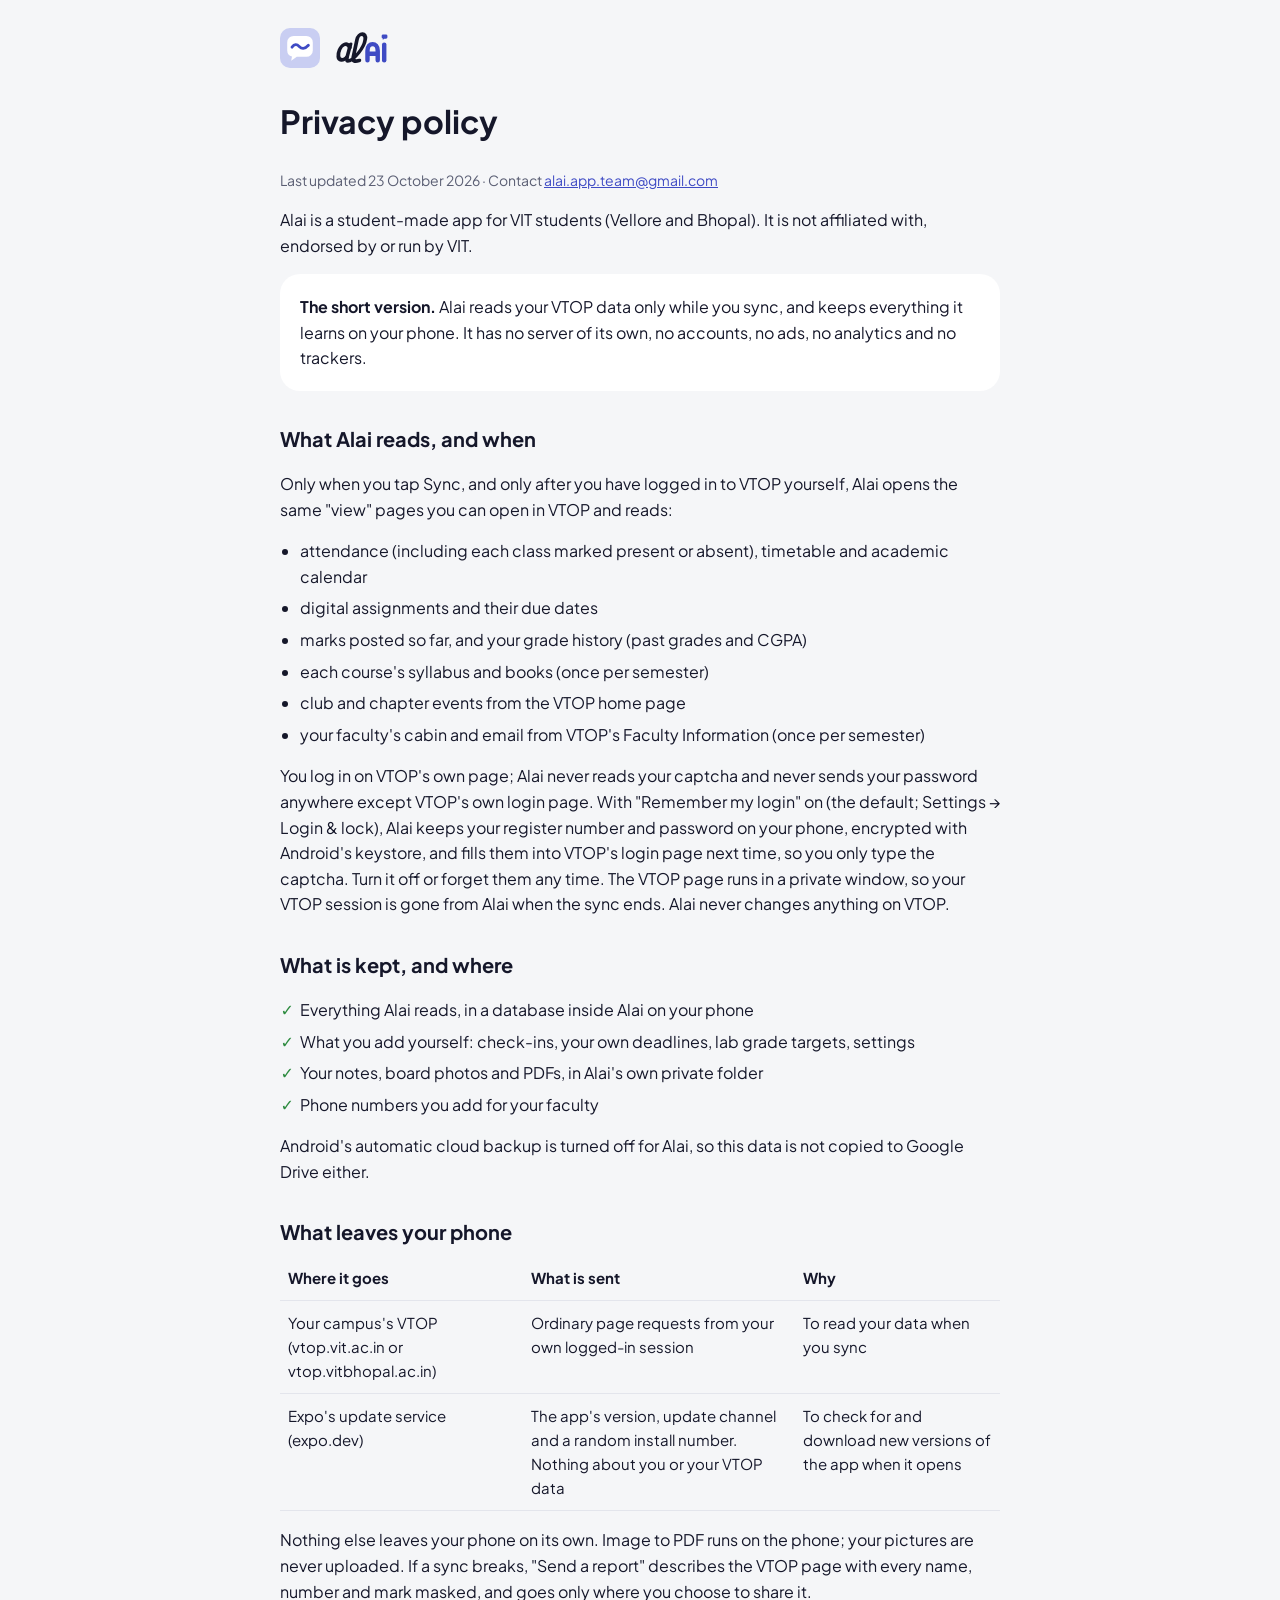
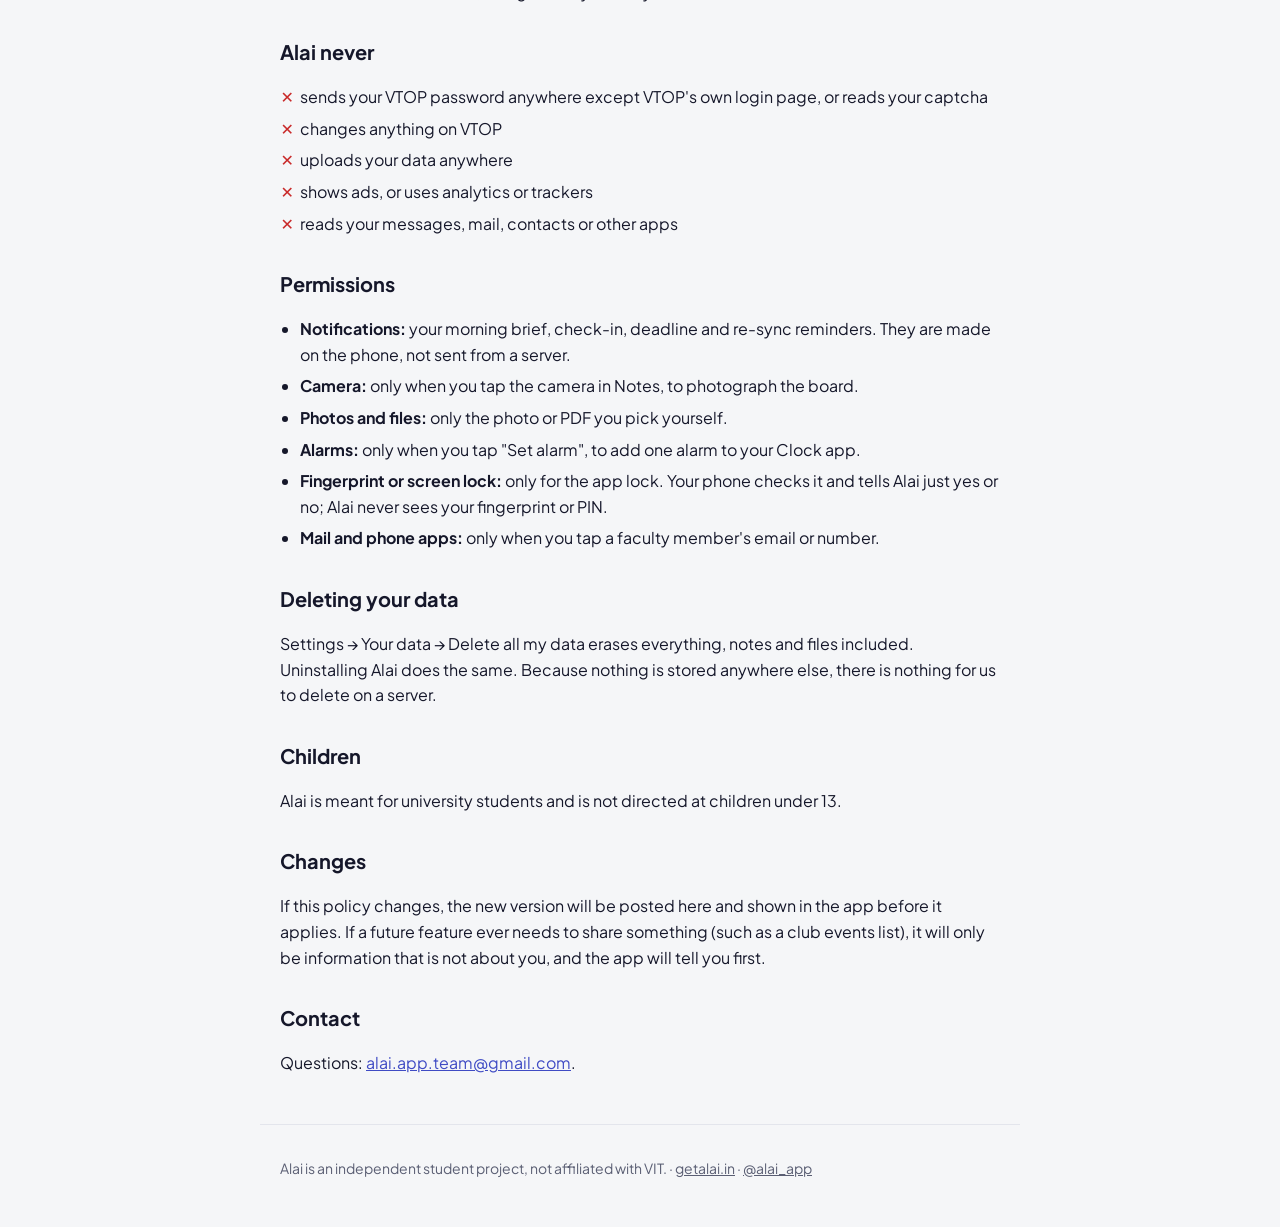
==== privacy/index.html @ 3de264f2 "Privacy: remembered VTOP login and the app lock Co-Authored-By: Claude Opus 5.5 <noreply@anthropic.c" ====
<!doctype html>
<html lang="en">
<head>
<meta charset="utf-8">
<meta name="viewport" content="width=device-width, initial-scale=1">
<title>Alai privacy policy</title>
<meta name="description" content="What Alai reads, what it keeps, and what leaves your phone.">
<link rel="icon" href="/assets/favicon.png">
<link rel="preconnect" href="https://fonts.googleapis.com">
<link rel="preconnect" href="https://fonts.gstatic.com" crossorigin>
<link href="https://fonts.googleapis.com/css2?family=Plus+Jakarta+Sans:wght@400;600;700;800&display=swap" rel="stylesheet">
<link rel="stylesheet" href="/assets/site.css">
</head>
<body>
<!-- Keep in step with docs/privacy-policy.md and mobile/src/app/privacy.tsx in the alai repo. -->
<header>
  <a href="/"><img class="icon" src="/assets/icon.svg" alt="Alai home"></a>
  <a href="/"><img class="wordmark wordmark-light" src="/assets/wordmark-light.svg" alt="Alai"><img class="wordmark wordmark-dark" src="/assets/wordmark-dark.svg" alt="Alai"></a>
</header>

<main class="doc">
  <h1>Privacy policy</h1>
  <p class="meta">Last updated 23 October 2026 · Contact <a href="mailto:alai.app.team@gmail.com">alai.app.team@gmail.com</a></p>
  <p>Alai is a student-made app for VIT students (Vellore and Bhopal). It is not affiliated with, endorsed by or run by VIT.</p>

  <div class="card">
    <strong>The short version.</strong> Alai reads your VTOP data only while you sync, and keeps everything it learns on your phone. It has no server of its own, no accounts, no ads, no analytics and no trackers.
  </div>

  <h2>What Alai reads, and when</h2>
  <p>Only when you tap Sync, and only after you have logged in to VTOP yourself, Alai opens the same "view" pages you can open in VTOP and reads:</p>
  <ul>
    <li>attendance (including each class marked present or absent), timetable and academic calendar</li>
    <li>digital assignments and their due dates</li>
    <li>marks posted so far, and your grade history (past grades and CGPA)</li>
    <li>each course's syllabus and books (once per semester)</li>
    <li>club and chapter events from the VTOP home page</li>
    <li>your faculty's cabin and email from VTOP's Faculty Information (once per semester)</li>
  </ul>
  <p>You log in on VTOP's own page; Alai never reads your captcha and never sends your password anywhere except VTOP's own login page. With "Remember my login" on (the default; Settings → Login &amp; lock), Alai keeps your register number and password on your phone, encrypted with Android's keystore, and fills them into VTOP's login page next time, so you only type the captcha. Turn it off or forget them any time. The VTOP page runs in a private window, so your VTOP session is gone from Alai when the sync ends. Alai never changes anything on VTOP.</p>

  <h2>What is kept, and where</h2>
  <ul class="kept">
    <li>Everything Alai reads, in a database inside Alai on your phone</li>
    <li>What you add yourself: check-ins, your own deadlines, lab grade targets, settings</li>
    <li>Your notes, board photos and PDFs, in Alai's own private folder</li>
    <li>Phone numbers you add for your faculty</li>
  </ul>
  <p>Android's automatic cloud backup is turned off for Alai, so this data is not copied to Google Drive either.</p>

  <h2>What leaves your phone</h2>
  <div class="wide">
    <table>
      <tr><th>Where it goes</th><th>What is sent</th><th>Why</th></tr>
      <tr><td>Your campus's VTOP (vtop.vit.ac.in or vtop.vitbhopal.ac.in)</td><td>Ordinary page requests from your own logged-in session</td><td>To read your data when you sync</td></tr>
      <tr><td>Expo's update service (expo.dev)</td><td>The app's version, update channel and a random install number. Nothing about you or your VTOP data</td><td>To check for and download new versions of the app when it opens</td></tr>
    </table>
  </div>
  <p>Nothing else leaves your phone on its own. Image to PDF runs on the phone; your pictures are never uploaded. If a sync breaks, "Send a report" describes the VTOP page with every name, number and mark masked, and goes only where you choose to share it.</p>

  <h2>Alai never</h2>
  <ul class="never">
    <li>sends your VTOP password anywhere except VTOP's own login page, or reads your captcha</li>
    <li>changes anything on VTOP</li>
    <li>uploads your data anywhere</li>
    <li>shows ads, or uses analytics or trackers</li>
    <li>reads your messages, mail, contacts or other apps</li>
  </ul>

  <h2>Permissions</h2>
  <ul>
    <li><strong>Notifications:</strong> your morning brief, check-in, deadline and re-sync reminders. They are made on the phone, not sent from a server.</li>
    <li><strong>Camera:</strong> only when you tap the camera in Notes, to photograph the board.</li>
    <li><strong>Photos and files:</strong> only the photo or PDF you pick yourself.</li>
    <li><strong>Alarms:</strong> only when you tap "Set alarm", to add one alarm to your Clock app.</li>
    <li><strong>Fingerprint or screen lock:</strong> only for the app lock. Your phone checks it and tells Alai just yes or no; Alai never sees your fingerprint or PIN.</li>
    <li><strong>Mail and phone apps:</strong> only when you tap a faculty member's email or number.</li>
  </ul>

  <h2>Deleting your data</h2>
  <p>Settings → Your data → Delete all my data erases everything, notes and files included. Uninstalling Alai does the same. Because nothing is stored anywhere else, there is nothing for us to delete on a server.</p>

  <h2>Children</h2>
  <p>Alai is meant for university students and is not directed at children under 13.</p>

  <h2>Changes</h2>
  <p>If this policy changes, the new version will be posted here and shown in the app before it applies. If a future feature ever needs to share something (such as a club events list), it will only be information that is not about you, and the app will tell you first.</p>

  <h2>Contact</h2>
  <p>Questions: <a href="mailto:alai.app.team@gmail.com">alai.app.team@gmail.com</a>.</p>
</main>

<footer>
  Alai is an independent student project, not affiliated with VIT. · <a href="/">getalai.in</a> · <a href="https://instagram.com/alai_app">@alai_app</a>
</footer>
</body>
</html>
---- assets/site.css ----
:root {
  --page: #F5F6F8;
  --card: #FFFFFF;
  --ink: #15172A;
  --muted: #5A5E73;
  --accent: #3F4BC4;
  --line: #E3E5EC;
  --risk: #C92A2A;
  --safe: #2B8A3E;
}
@media (prefers-color-scheme: dark) {
  :root {
    --page: #0F1115;
    --card: #1A1D24;
    --ink: #F1F2F6;
    --muted: #A3A7B8;
    --accent: #8C95FF;
    --line: #2A2E38;
    --risk: #FF8787;
    --safe: #8CE99A;
  }
}

* { box-sizing: border-box; }
body {
  margin: 0;
  background: var(--page);
  color: var(--ink);
  font-family: 'Plus Jakarta Sans', system-ui, -apple-system, 'Segoe UI', sans-serif;
  font-size: 16px;
  line-height: 1.6;
}
a { color: var(--accent); }
main, header, footer { max-width: 760px; margin: 0 auto; padding: 0 20px; }

header { display: flex; align-items: center; gap: 12px; padding-top: 28px; }
header img.icon { width: 40px; height: 40px; border-radius: 10px; }
header .wordmark { height: 34px; }
header nav { margin-left: auto; display: flex; gap: 18px; font-weight: 700; font-size: 15px; }
header nav a { text-decoration: none; }

.wordmark-dark { display: none; }
@media (prefers-color-scheme: dark) {
  .wordmark-light { display: none; }
  .wordmark-dark { display: inline; }
}

.hero { padding: 56px 0 32px; }
.hero h1 { font-size: clamp(32px, 7vw, 48px); line-height: 1.15; margin: 0 0 16px; letter-spacing: -1px; }
.hero p { font-size: 18px; color: var(--muted); margin: 0; max-width: 560px; }
.badge {
  display: inline-block; margin-top: 24px; padding: 10px 18px; border-radius: 999px;
  background: var(--accent); color: #fff; font-weight: 700; font-size: 15px;
}
@media (prefers-color-scheme: dark) { .badge { color: #0F1115; } }

.grid { display: grid; grid-template-columns: repeat(auto-fit, minmax(220px, 1fr)); gap: 16px; margin: 24px 0 40px; }
.card { background: var(--card); border-radius: 20px; padding: 20px; }
.card h2, .card h3 { margin: 0 0 6px; font-size: 17px; }
.card p { margin: 0; color: var(--muted); font-size: 15px; }

section { margin: 40px 0; }
section h2 { font-size: 24px; margin: 0 0 12px; letter-spacing: -0.3px; }

.doc .card { margin: 16px 0; }
.doc h2 { font-size: 20px; margin: 32px 0 8px; }
.doc ul { padding-left: 20px; }
.doc li { margin: 6px 0; }
.doc table { width: 100%; border-collapse: collapse; font-size: 15px; }
.doc th, .doc td { text-align: left; padding: 10px 8px; border-bottom: 1px solid var(--line); vertical-align: top; }
.doc .wide { overflow-x: auto; }
.meta { color: var(--muted); font-size: 14px; }
.never li::marker { content: '✕  '; color: var(--risk); }
.kept li::marker { content: '✓  '; color: var(--safe); }

footer { padding: 32px 20px 48px; color: var(--muted); font-size: 14px; border-top: 1px solid var(--line); margin-top: 48px; }
footer a { color: var(--muted); }
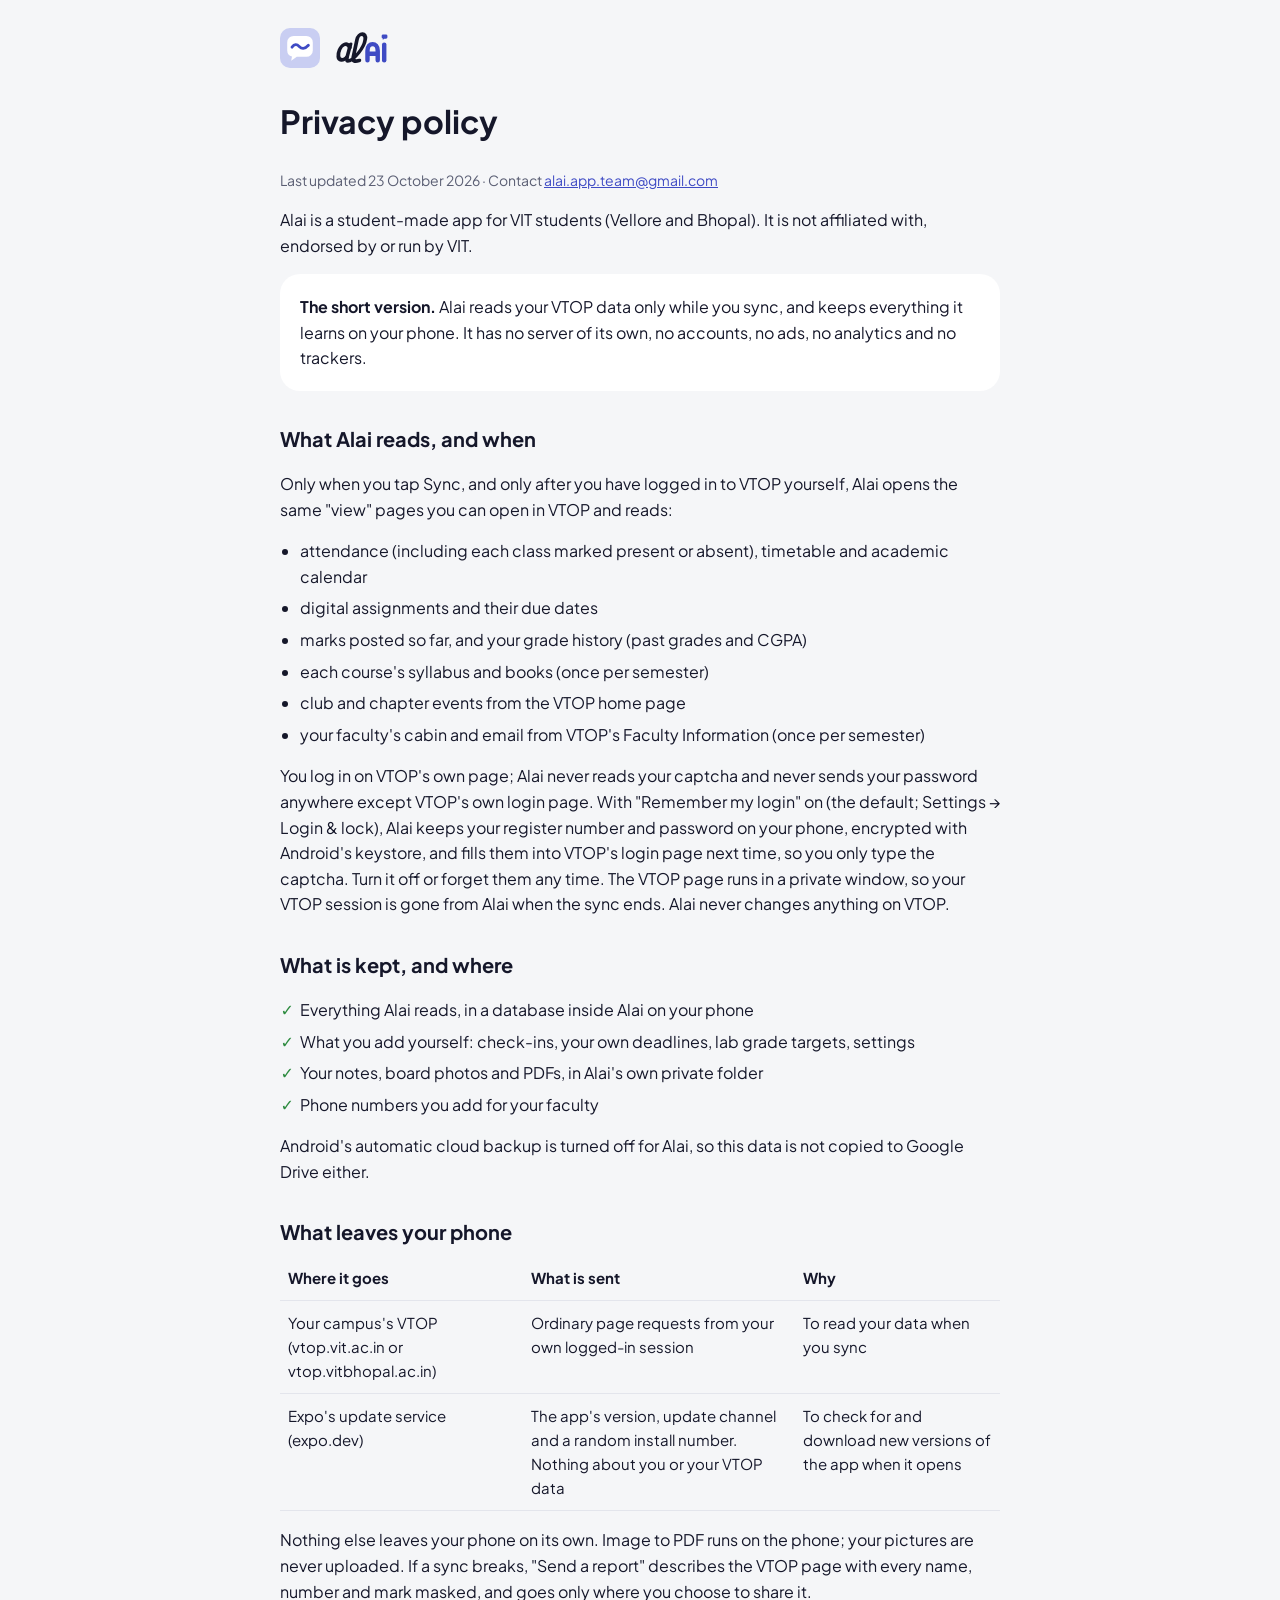
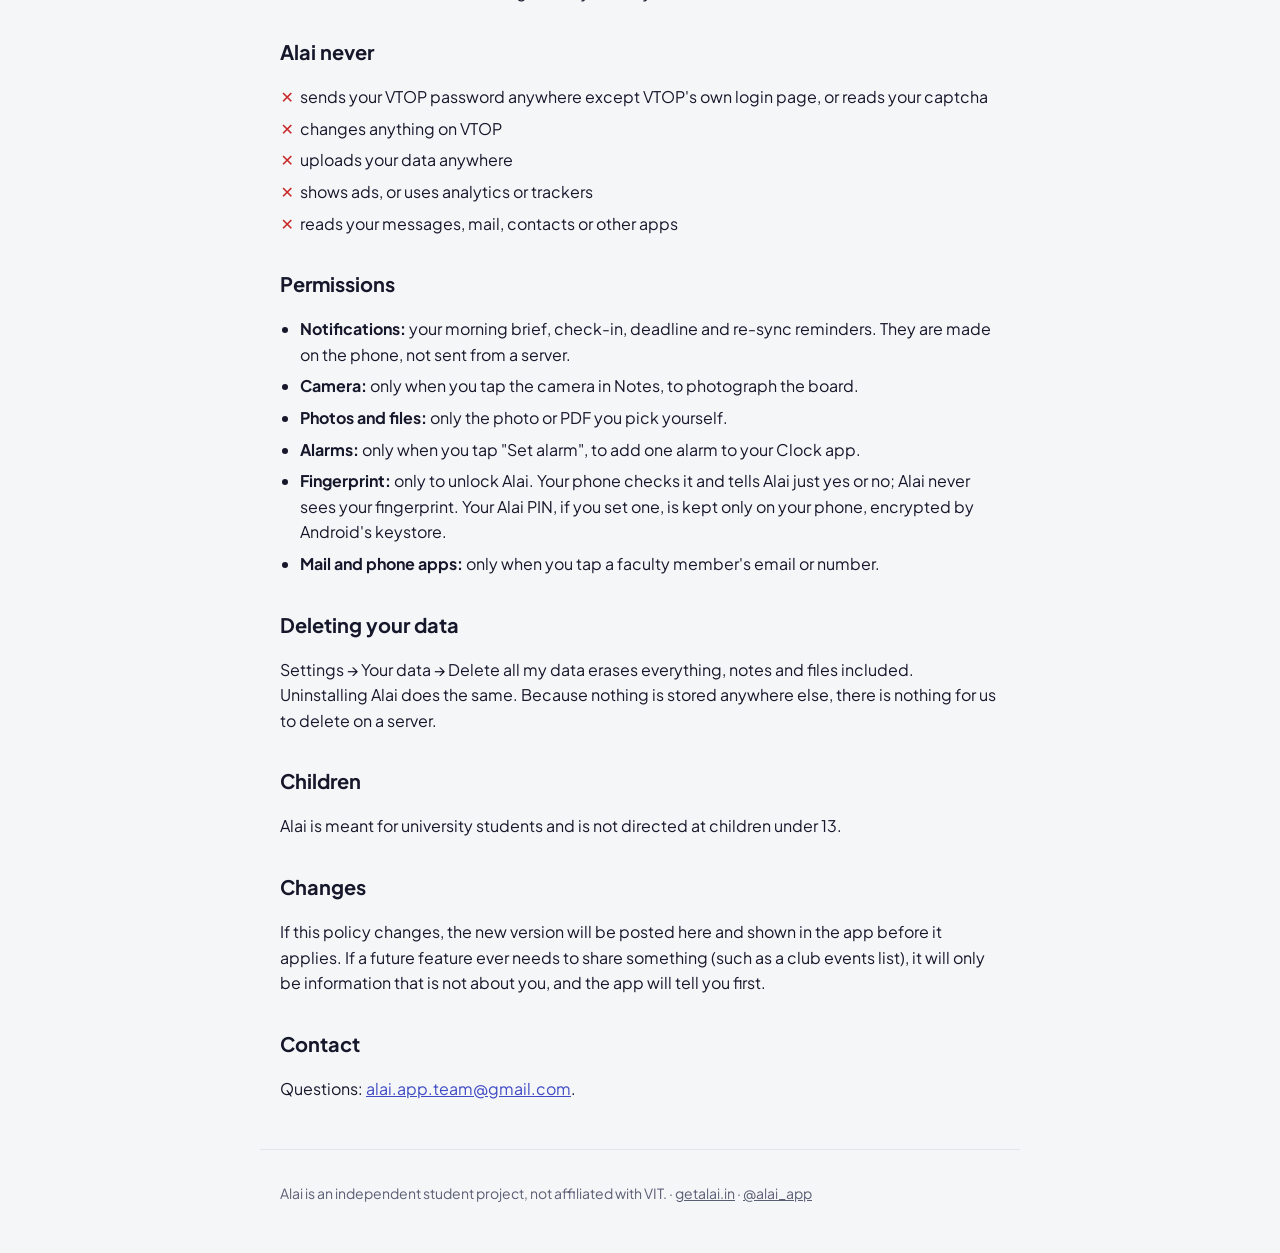
==== commit 20192688: "Privacy: Alai PIN and fingerprint Co-Authored-By: Claude Opus 5.5 <noreply@anthropic.com>" ====
--- a/privacy/index.html
+++ b/privacy/index.html
@@ -73,7 +73,7 @@
     <li><strong>Camera:</strong> only when you tap the camera in Notes, to photograph the board.</li>
     <li><strong>Photos and files:</strong> only the photo or PDF you pick yourself.</li>
     <li><strong>Alarms:</strong> only when you tap "Set alarm", to add one alarm to your Clock app.</li>
-    <li><strong>Fingerprint or screen lock:</strong> only for the app lock. Your phone checks it and tells Alai just yes or no; Alai never sees your fingerprint or PIN.</li>
+    <li><strong>Fingerprint:</strong> only to unlock Alai. Your phone checks it and tells Alai just yes or no; Alai never sees your fingerprint. Your Alai PIN, if you set one, is kept only on your phone, encrypted by Android's keystore.</li>
     <li><strong>Mail and phone apps:</strong> only when you tap a faculty member's email or number.</li>
   </ul>
 
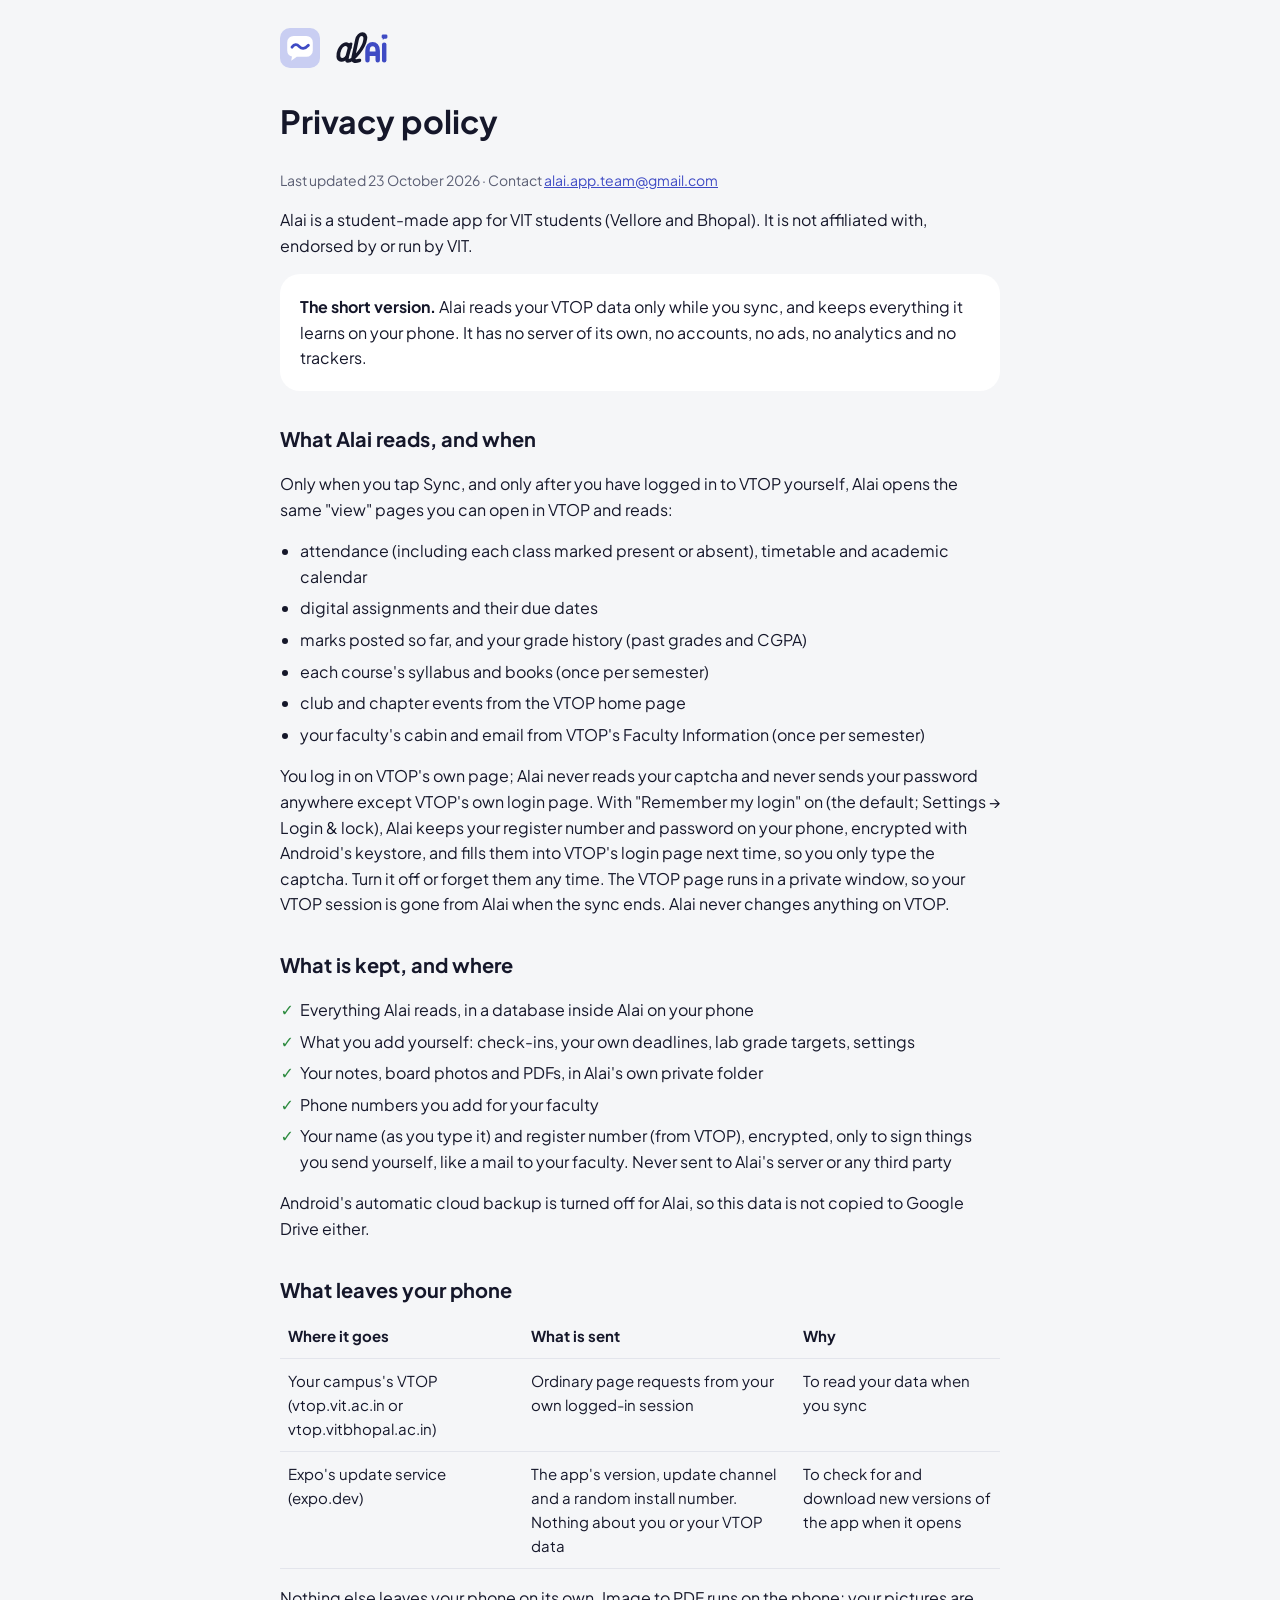
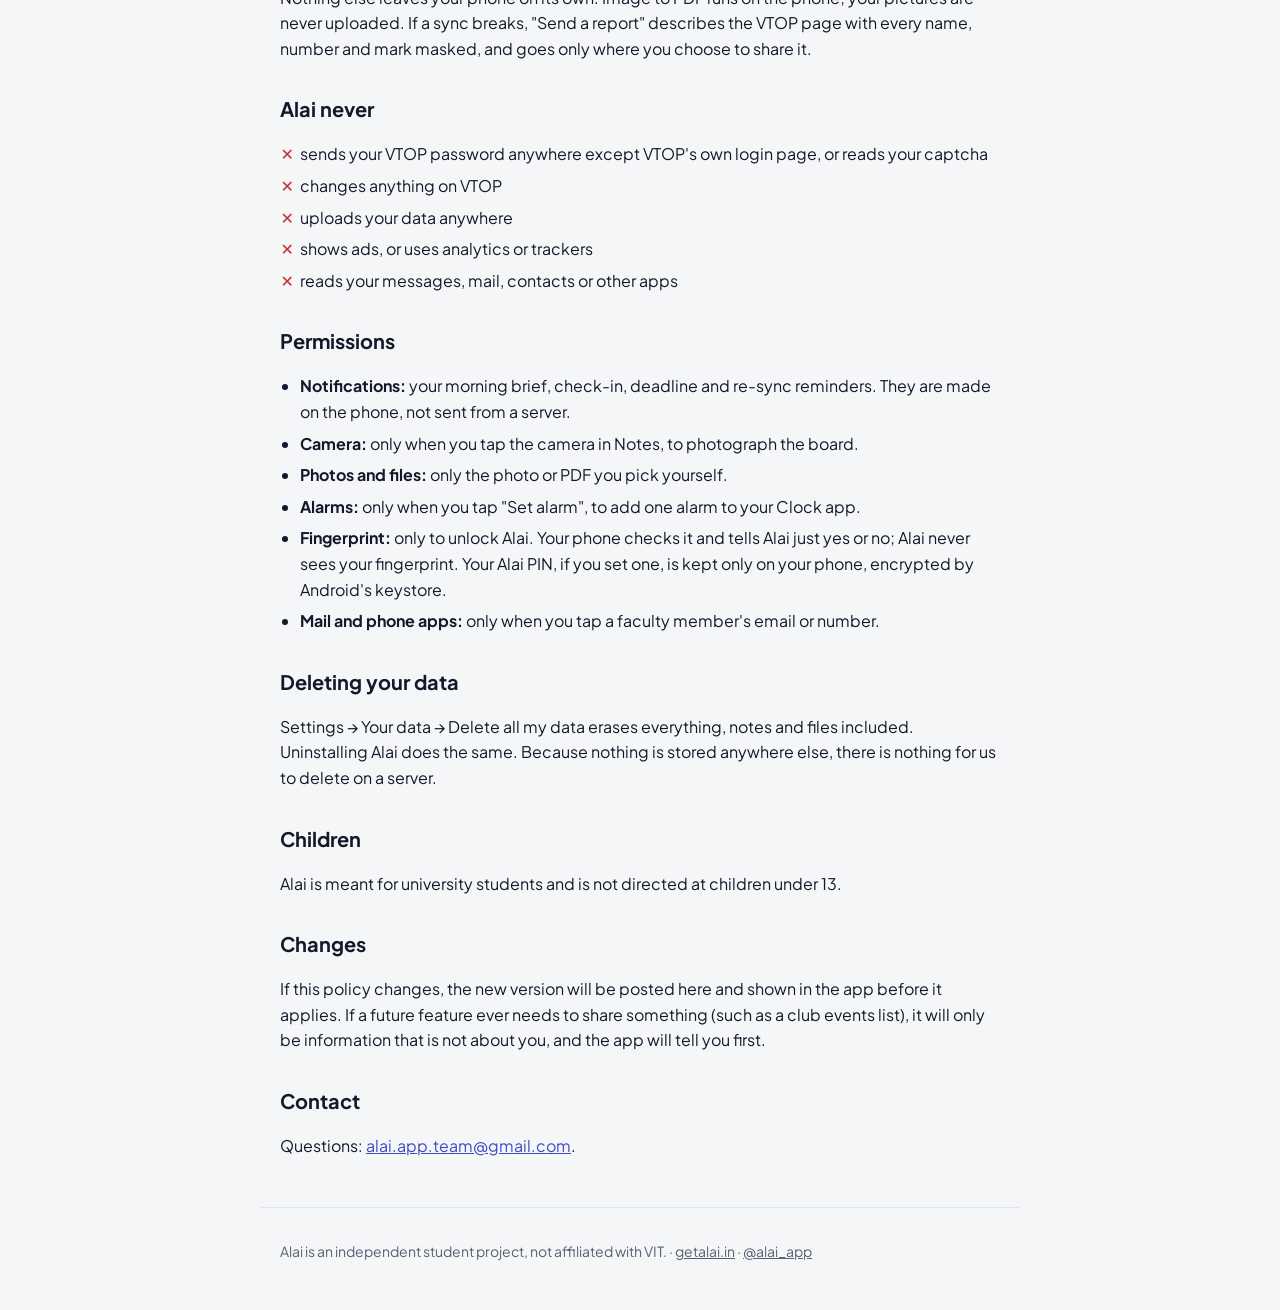
==== commit fac73cf0: "Privacy: name and register number kept on the phone Co-Authored-By: Claude Opus 5.5 <noreply@anthrop" ====
--- a/privacy/index.html
+++ b/privacy/index.html
@@ -45,6 +45,7 @@
     <li>What you add yourself: check-ins, your own deadlines, lab grade targets, settings</li>
     <li>Your notes, board photos and PDFs, in Alai's own private folder</li>
     <li>Phone numbers you add for your faculty</li>
+    <li>Your name (as you type it) and register number (from VTOP), encrypted, only to sign things you send yourself, like a mail to your faculty. Never sent to Alai's server or any third party</li>
   </ul>
   <p>Android's automatic cloud backup is turned off for Alai, so this data is not copied to Google Drive either.</p>
 
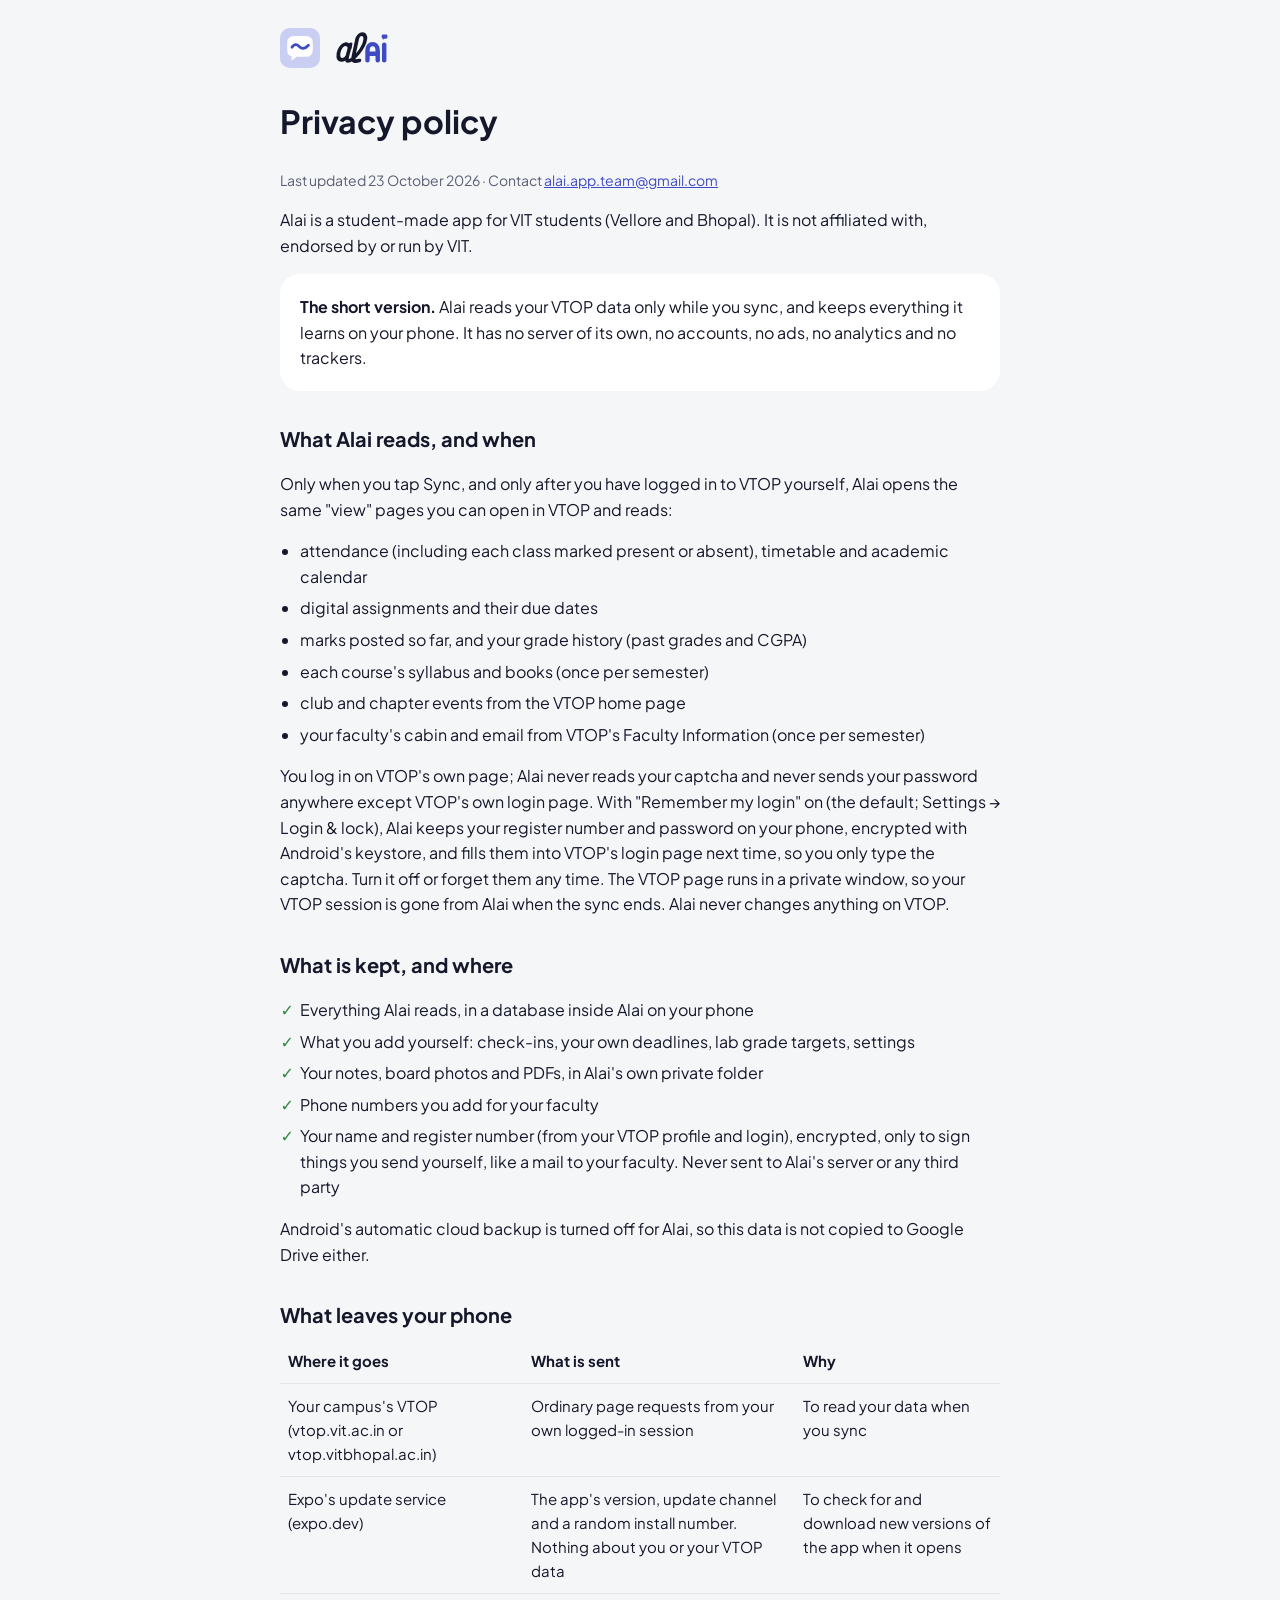
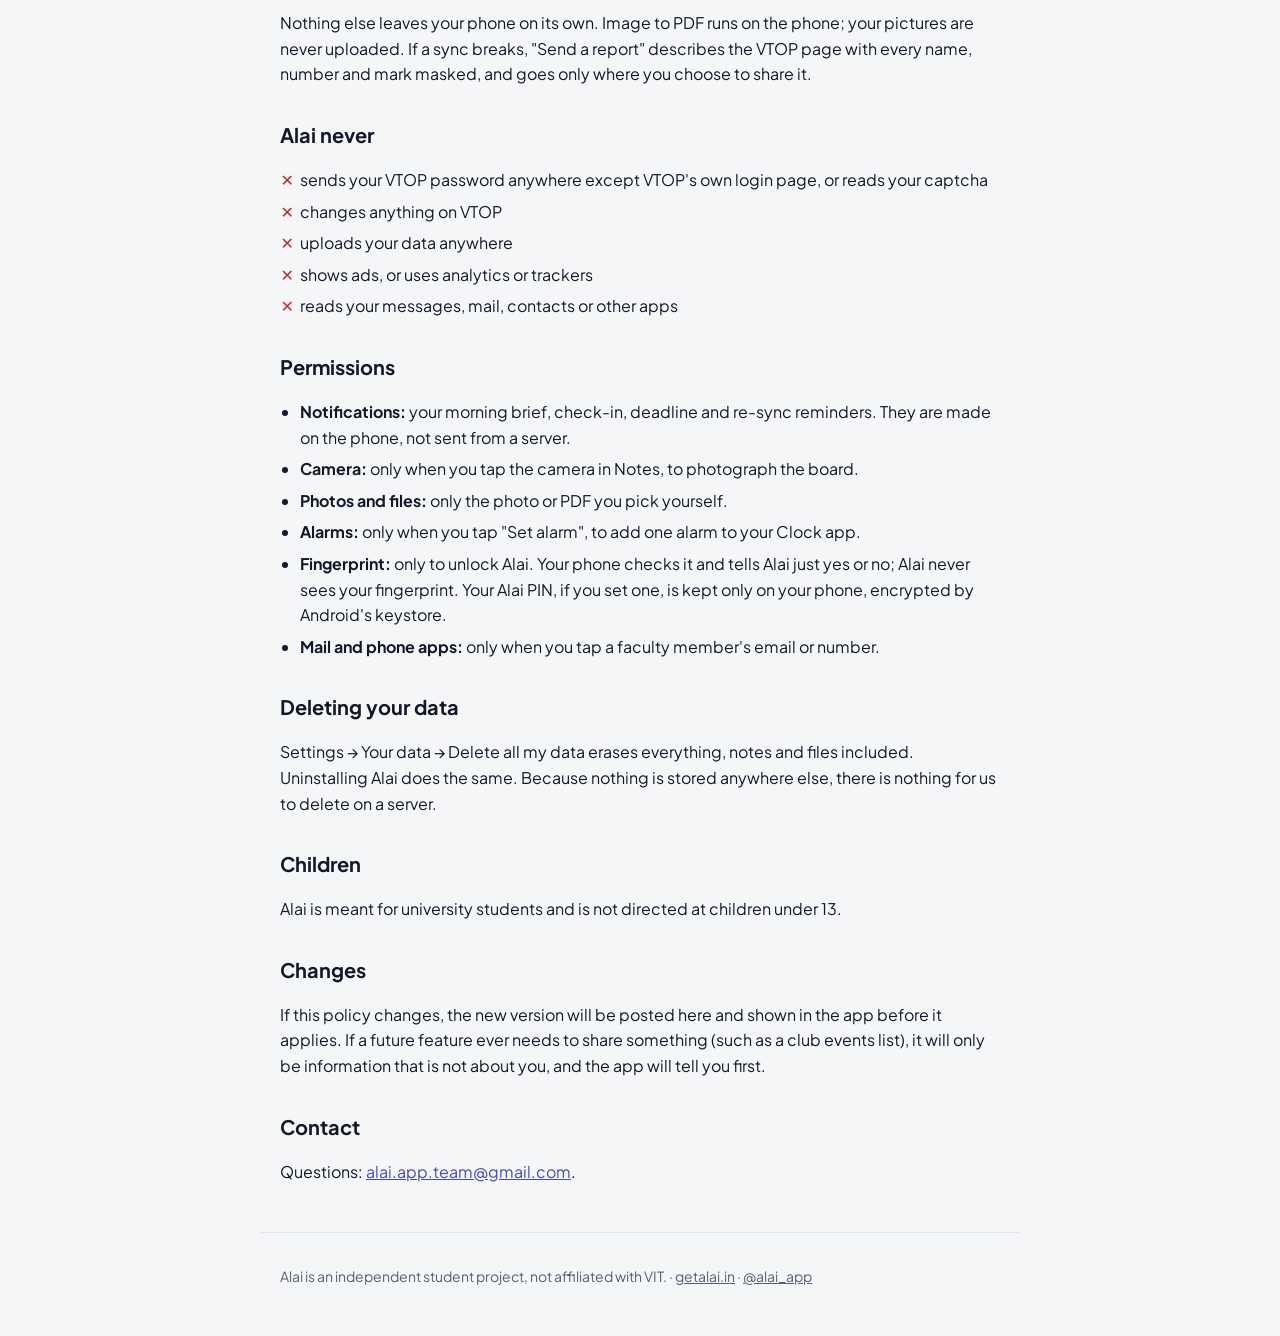
==== commit d191b575: "Privacy: name comes from the VTOP profile Co-Authored-By: Claude Opus 5.5 <noreply@anthropic.com>" ====
--- a/privacy/index.html
+++ b/privacy/index.html
@@ -45,7 +45,7 @@
     <li>What you add yourself: check-ins, your own deadlines, lab grade targets, settings</li>
     <li>Your notes, board photos and PDFs, in Alai's own private folder</li>
     <li>Phone numbers you add for your faculty</li>
-    <li>Your name (as you type it) and register number (from VTOP), encrypted, only to sign things you send yourself, like a mail to your faculty. Never sent to Alai's server or any third party</li>
+    <li>Your name and register number (from your VTOP profile and login), encrypted, only to sign things you send yourself, like a mail to your faculty. Never sent to Alai's server or any third party</li>
   </ul>
   <p>Android's automatic cloud backup is turned off for Alai, so this data is not copied to Google Drive either.</p>
 
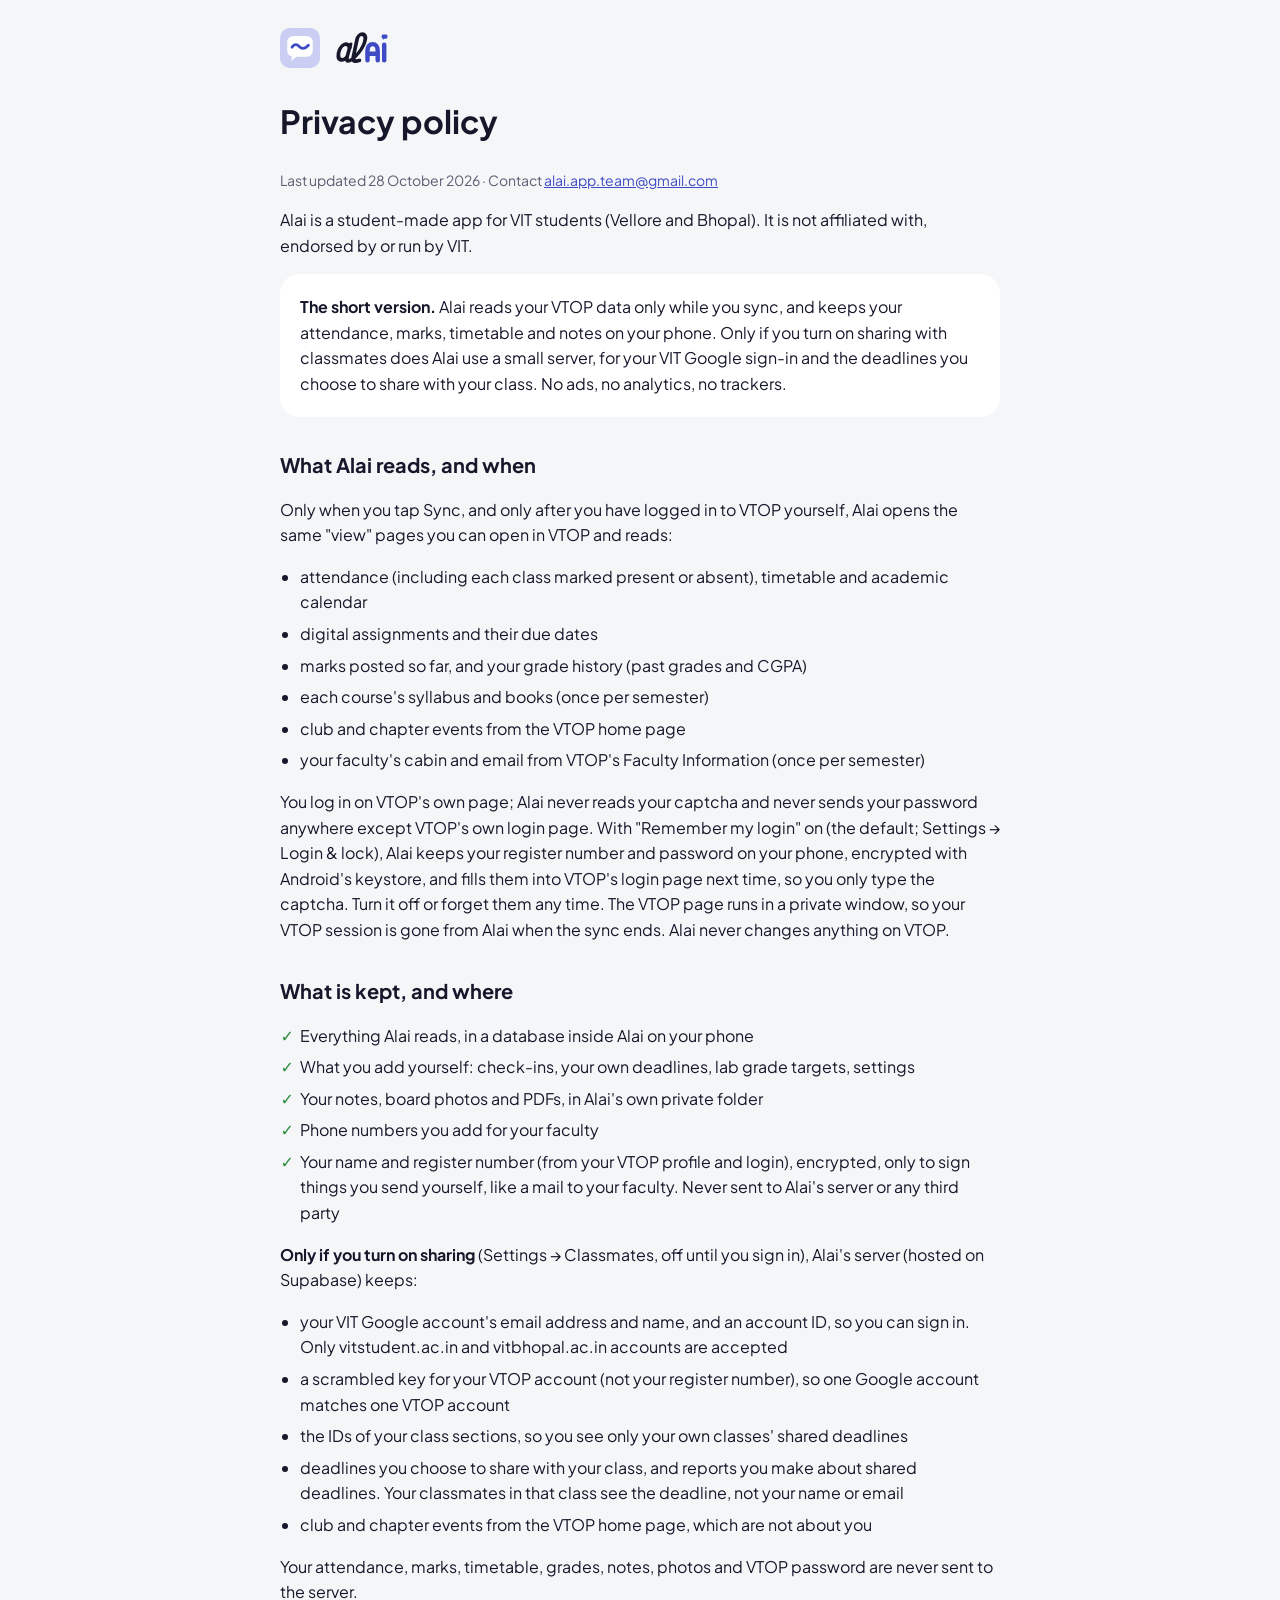
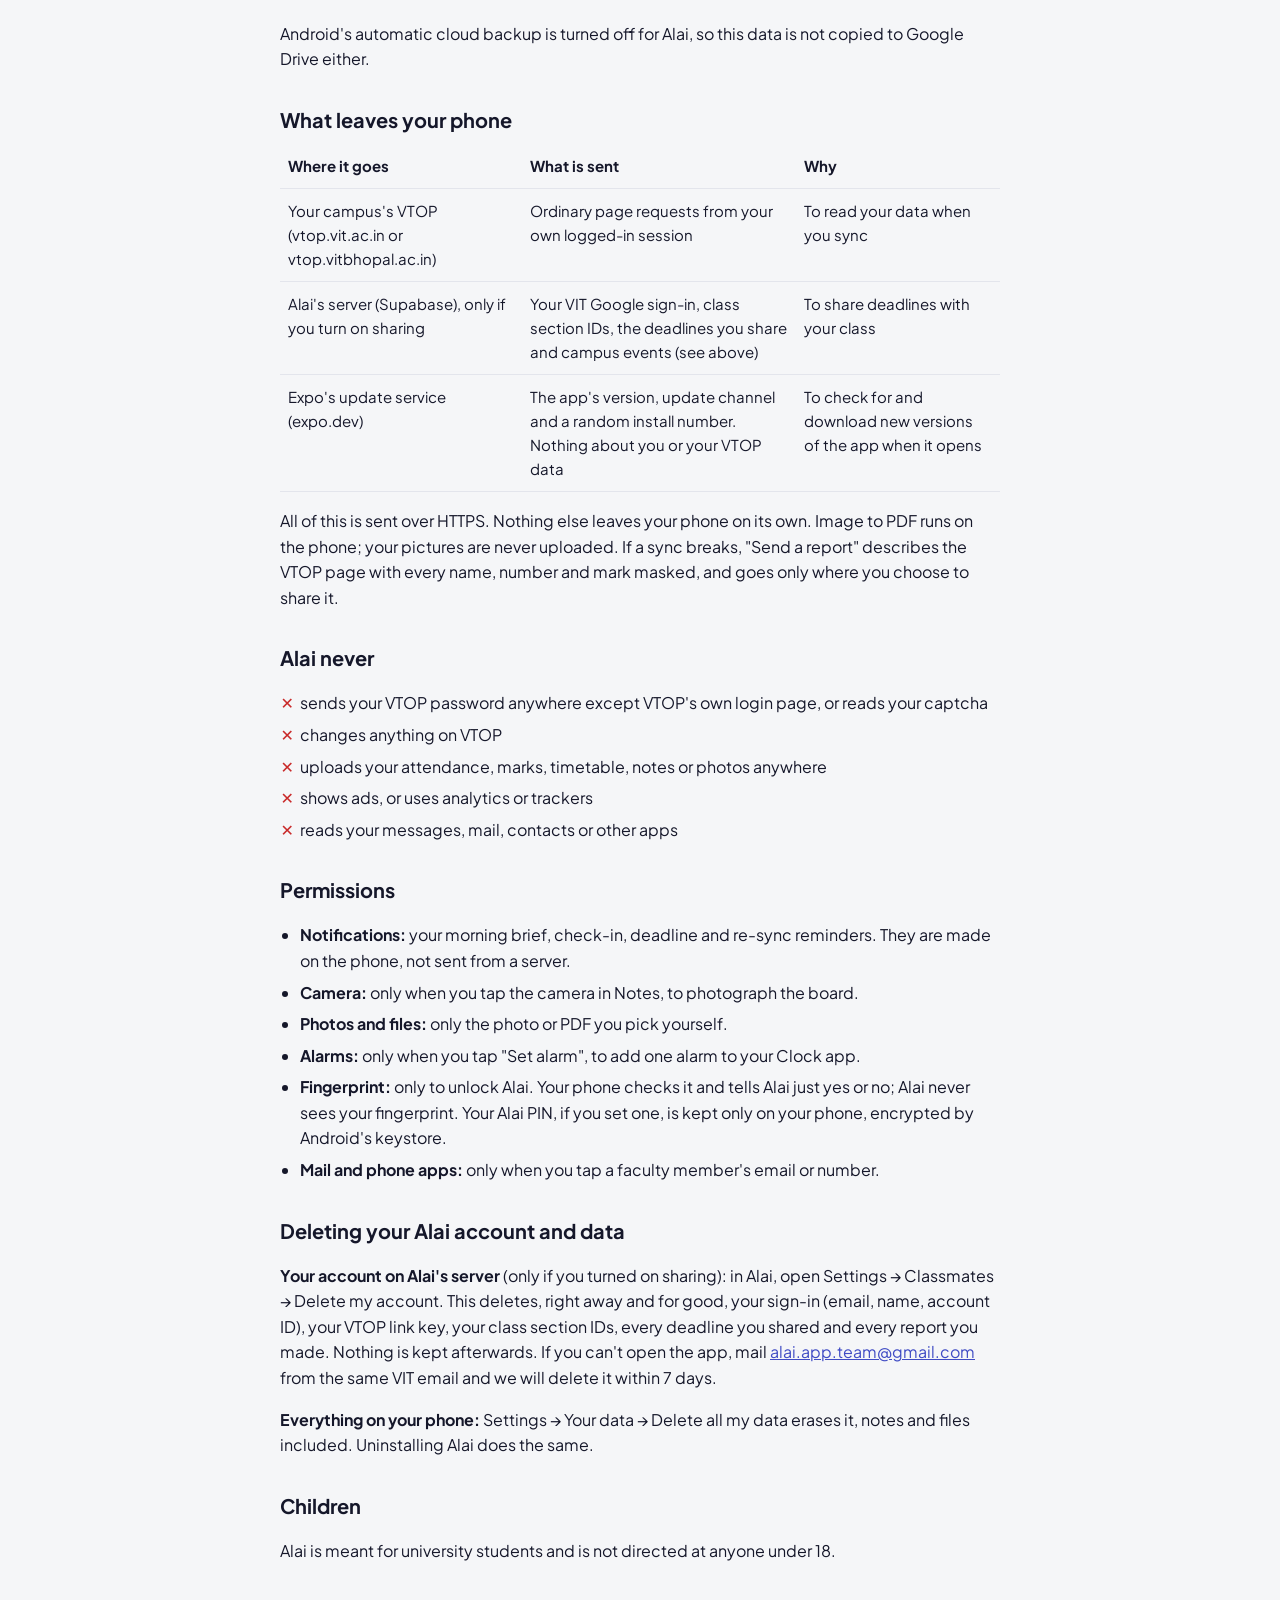
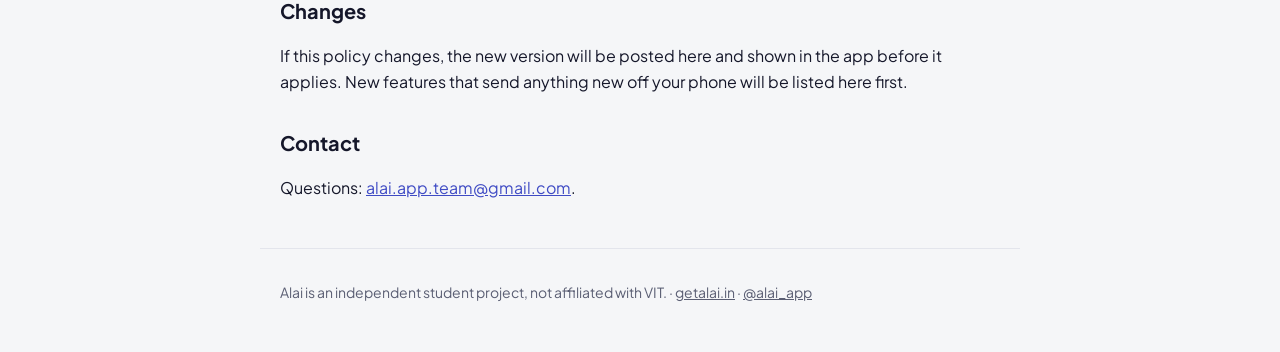
==== commit e22554eb: "Privacy: sharing server (Google sign-in, shared deadlines) and how to delete the account Co-Authored" ====
--- a/privacy/index.html
+++ b/privacy/index.html
@@ -20,11 +20,11 @@
 
 <main class="doc">
   <h1>Privacy policy</h1>
-  <p class="meta">Last updated 23 October 2026 · Contact <a href="mailto:alai.app.team@gmail.com">alai.app.team@gmail.com</a></p>
+  <p class="meta">Last updated 28 October 2026 · Contact <a href="mailto:alai.app.team@gmail.com">alai.app.team@gmail.com</a></p>
   <p>Alai is a student-made app for VIT students (Vellore and Bhopal). It is not affiliated with, endorsed by or run by VIT.</p>
 
   <div class="card">
-    <strong>The short version.</strong> Alai reads your VTOP data only while you sync, and keeps everything it learns on your phone. It has no server of its own, no accounts, no ads, no analytics and no trackers.
+    <strong>The short version.</strong> Alai reads your VTOP data only while you sync, and keeps your attendance, marks, timetable and notes on your phone. Only if you turn on sharing with classmates does Alai use a small server, for your VIT Google sign-in and the deadlines you choose to share with your class. No ads, no analytics, no trackers.
   </div>
 
   <h2>What Alai reads, and when</h2>
@@ -47,6 +47,15 @@
     <li>Phone numbers you add for your faculty</li>
     <li>Your name and register number (from your VTOP profile and login), encrypted, only to sign things you send yourself, like a mail to your faculty. Never sent to Alai's server or any third party</li>
   </ul>
+  <p><strong>Only if you turn on sharing</strong> (Settings → Classmates, off until you sign in), Alai's server (hosted on Supabase) keeps:</p>
+  <ul>
+    <li>your VIT Google account's email address and name, and an account ID, so you can sign in. Only vitstudent.ac.in and vitbhopal.ac.in accounts are accepted</li>
+    <li>a scrambled key for your VTOP account (not your register number), so one Google account matches one VTOP account</li>
+    <li>the IDs of your class sections, so you see only your own classes' shared deadlines</li>
+    <li>deadlines you choose to share with your class, and reports you make about shared deadlines. Your classmates in that class see the deadline, not your name or email</li>
+    <li>club and chapter events from the VTOP home page, which are not about you</li>
+  </ul>
+  <p>Your attendance, marks, timetable, grades, notes, photos and VTOP password are never sent to the server.</p>
   <p>Android's automatic cloud backup is turned off for Alai, so this data is not copied to Google Drive either.</p>
 
   <h2>What leaves your phone</h2>
@@ -54,16 +63,17 @@
     <table>
       <tr><th>Where it goes</th><th>What is sent</th><th>Why</th></tr>
       <tr><td>Your campus's VTOP (vtop.vit.ac.in or vtop.vitbhopal.ac.in)</td><td>Ordinary page requests from your own logged-in session</td><td>To read your data when you sync</td></tr>
+      <tr><td>Alai's server (Supabase), only if you turn on sharing</td><td>Your VIT Google sign-in, class section IDs, the deadlines you share and campus events (see above)</td><td>To share deadlines with your class</td></tr>
       <tr><td>Expo's update service (expo.dev)</td><td>The app's version, update channel and a random install number. Nothing about you or your VTOP data</td><td>To check for and download new versions of the app when it opens</td></tr>
     </table>
   </div>
-  <p>Nothing else leaves your phone on its own. Image to PDF runs on the phone; your pictures are never uploaded. If a sync breaks, "Send a report" describes the VTOP page with every name, number and mark masked, and goes only where you choose to share it.</p>
+  <p>All of this is sent over HTTPS. Nothing else leaves your phone on its own. Image to PDF runs on the phone; your pictures are never uploaded. If a sync breaks, "Send a report" describes the VTOP page with every name, number and mark masked, and goes only where you choose to share it.</p>
 
   <h2>Alai never</h2>
   <ul class="never">
     <li>sends your VTOP password anywhere except VTOP's own login page, or reads your captcha</li>
     <li>changes anything on VTOP</li>
-    <li>uploads your data anywhere</li>
+    <li>uploads your attendance, marks, timetable, notes or photos anywhere</li>
     <li>shows ads, or uses analytics or trackers</li>
     <li>reads your messages, mail, contacts or other apps</li>
   </ul>
@@ -78,14 +88,15 @@
     <li><strong>Mail and phone apps:</strong> only when you tap a faculty member's email or number.</li>
   </ul>
 
-  <h2>Deleting your data</h2>
-  <p>Settings → Your data → Delete all my data erases everything, notes and files included. Uninstalling Alai does the same. Because nothing is stored anywhere else, there is nothing for us to delete on a server.</p>
+  <h2 id="delete">Deleting your Alai account and data</h2>
+  <p><strong>Your account on Alai's server</strong> (only if you turned on sharing): in Alai, open Settings → Classmates → Delete my account. This deletes, right away and for good, your sign-in (email, name, account ID), your VTOP link key, your class section IDs, every deadline you shared and every report you made. Nothing is kept afterwards. If you can't open the app, mail <a href="mailto:alai.app.team@gmail.com">alai.app.team@gmail.com</a> from the same VIT email and we will delete it within 7 days.</p>
+  <p><strong>Everything on your phone:</strong> Settings → Your data → Delete all my data erases it, notes and files included. Uninstalling Alai does the same.</p>
 
   <h2>Children</h2>
-  <p>Alai is meant for university students and is not directed at children under 13.</p>
+  <p>Alai is meant for university students and is not directed at anyone under 18.</p>
 
   <h2>Changes</h2>
-  <p>If this policy changes, the new version will be posted here and shown in the app before it applies. If a future feature ever needs to share something (such as a club events list), it will only be information that is not about you, and the app will tell you first.</p>
+  <p>If this policy changes, the new version will be posted here and shown in the app before it applies. New features that send anything new off your phone will be listed here first.</p>
 
   <h2>Contact</h2>
   <p>Questions: <a href="mailto:alai.app.team@gmail.com">alai.app.team@gmail.com</a>.</p>
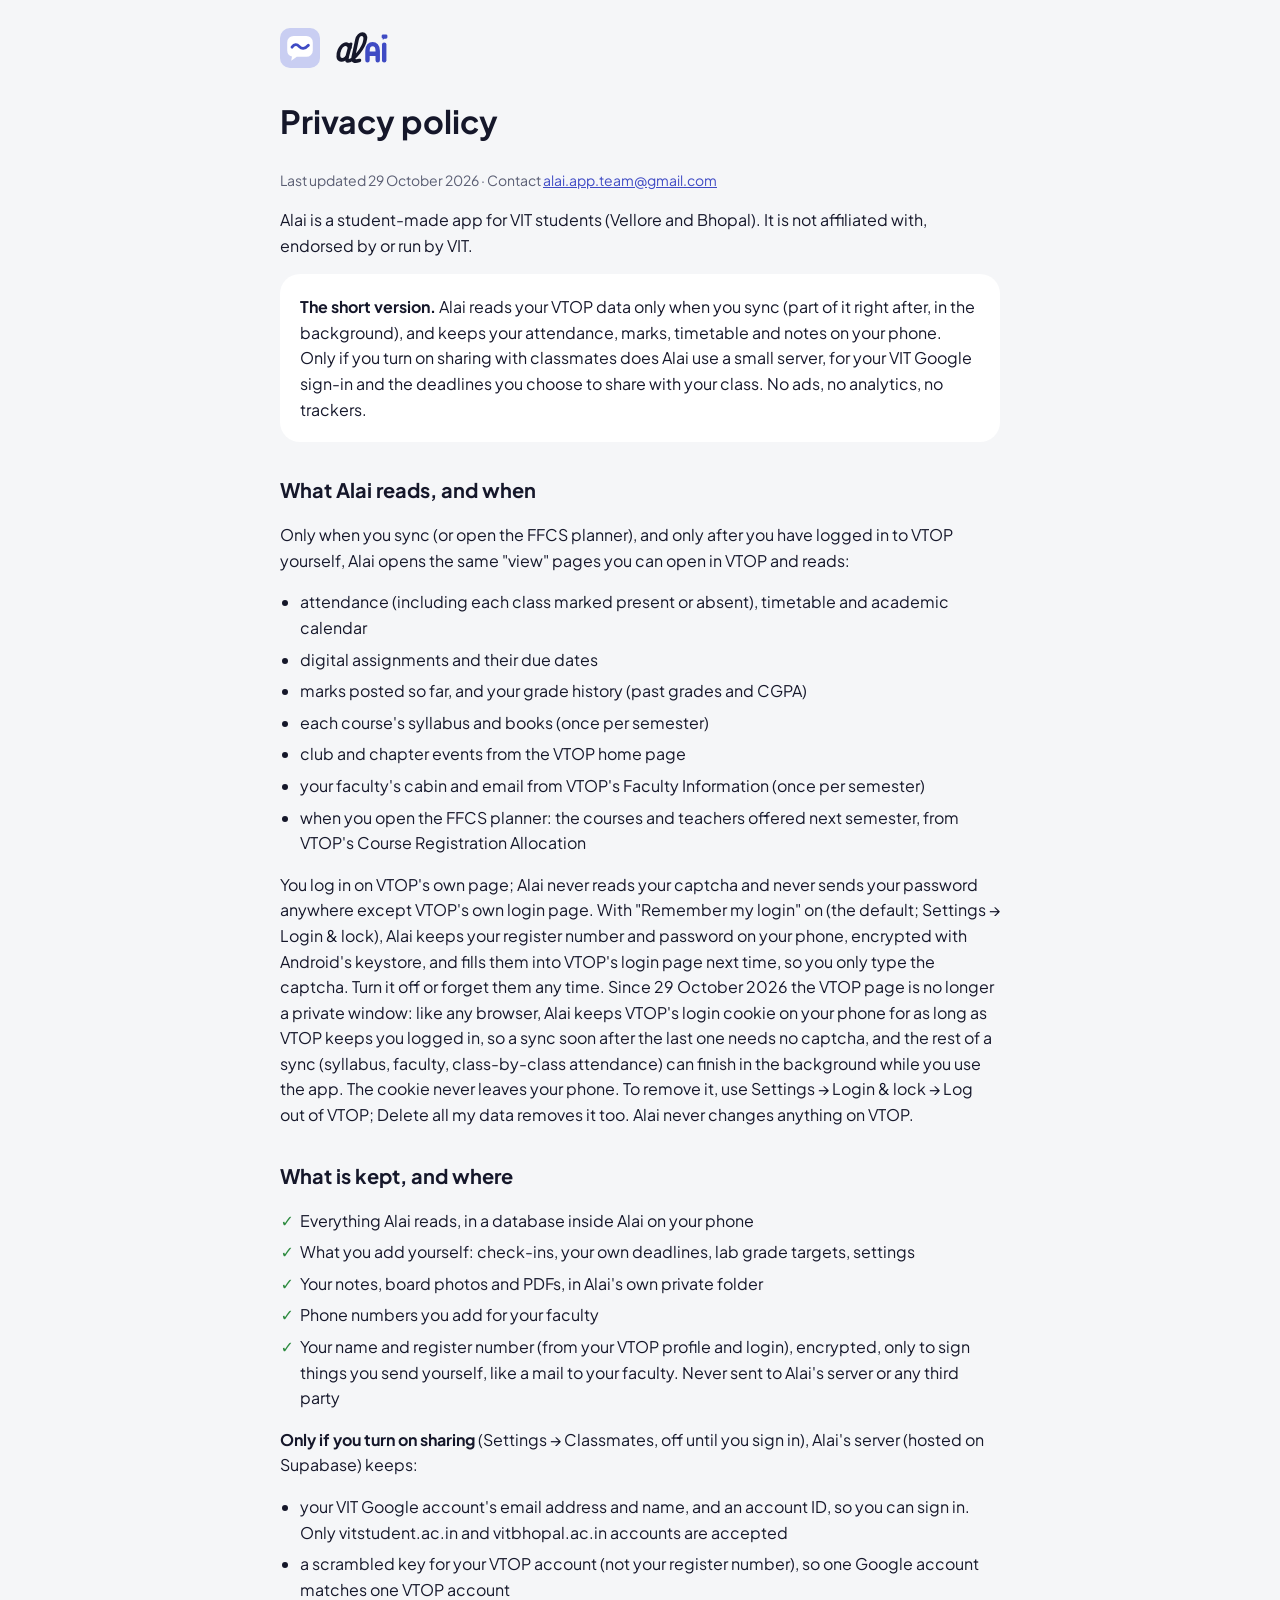
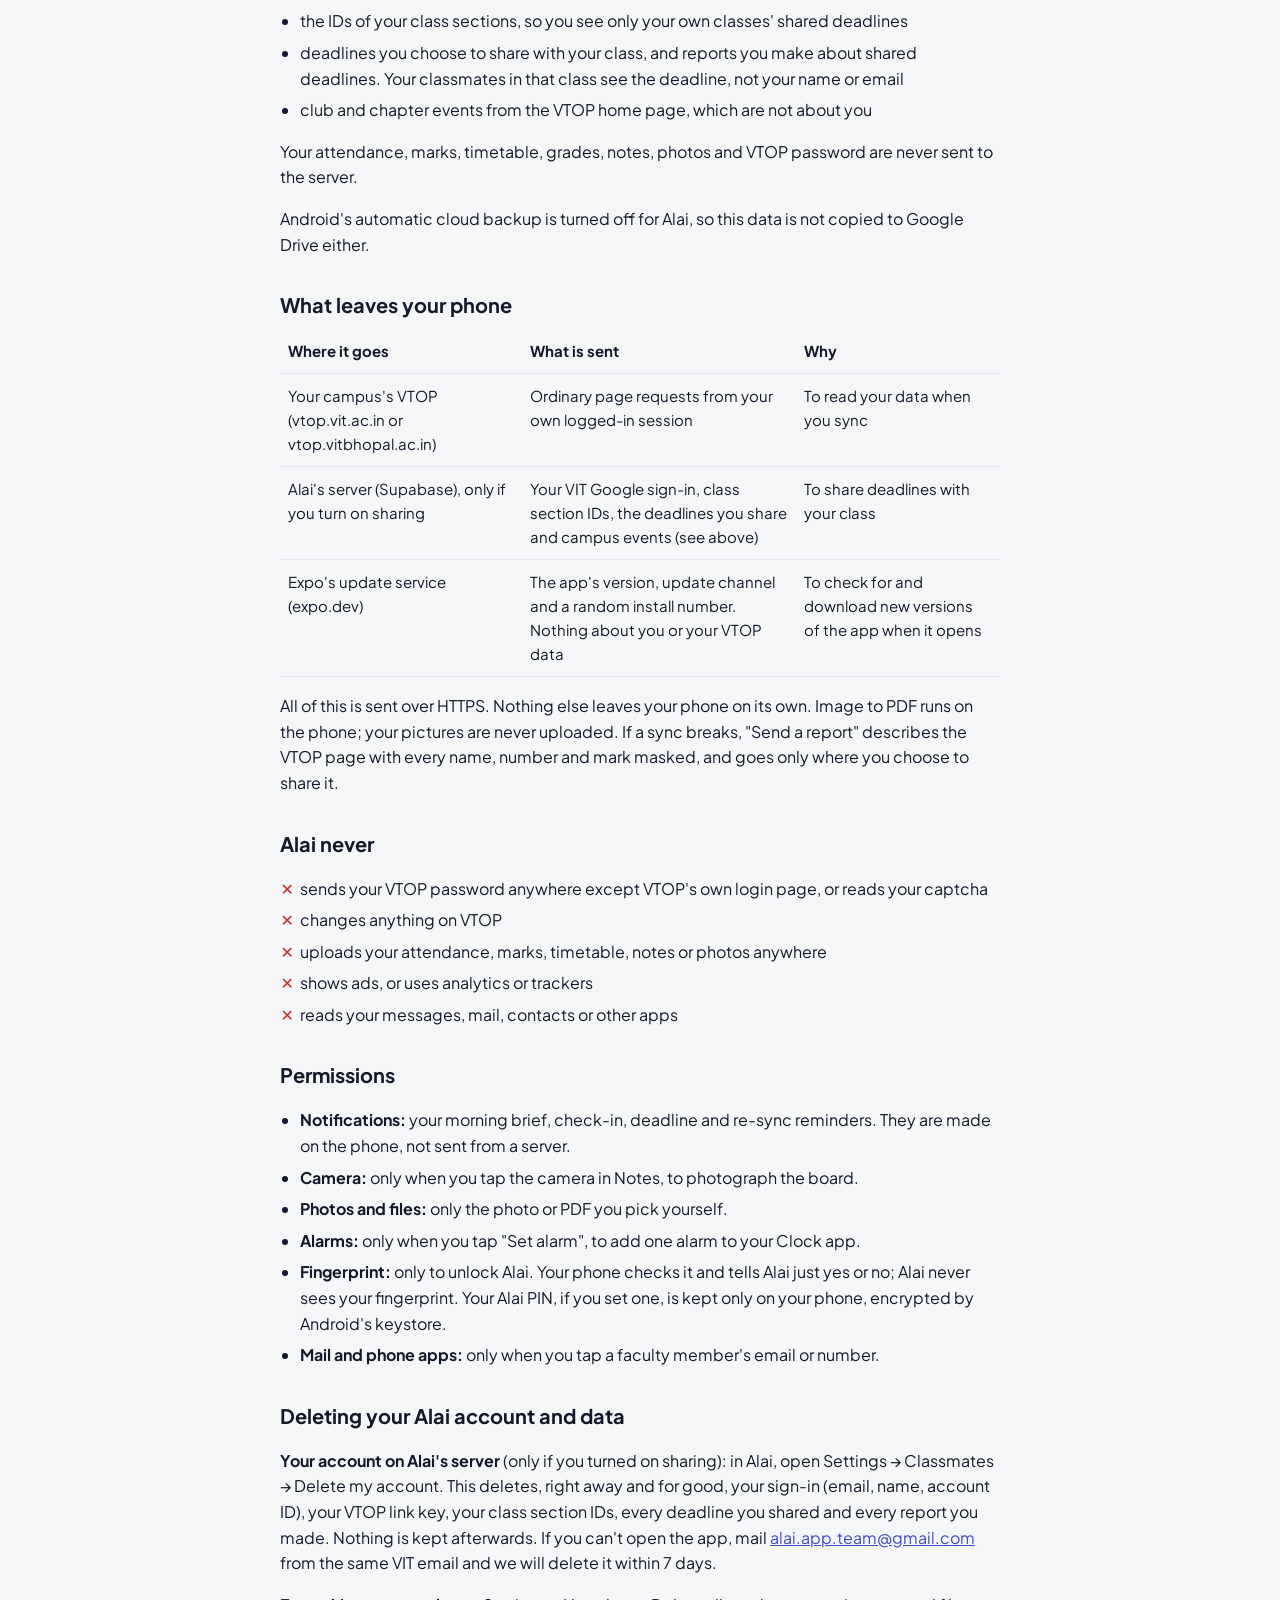
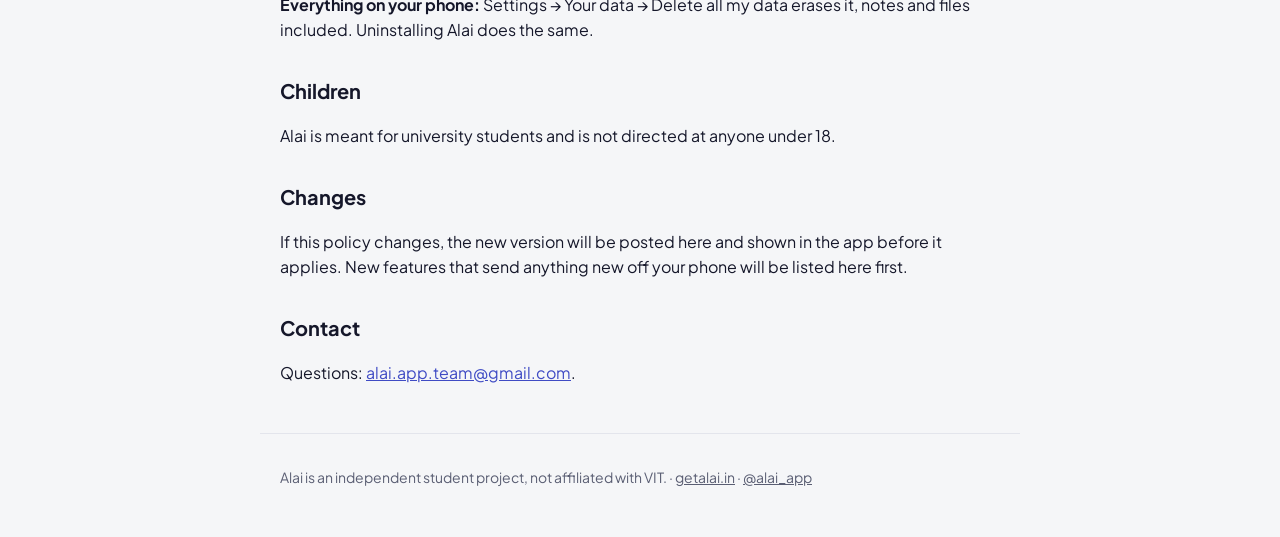
==== commit 625aebdd: "Privacy: VTOP's login cookie stays on the phone between syncs (Log out of VTOP removes it); FFCS pla" ====
--- a/privacy/index.html
+++ b/privacy/index.html
@@ -20,15 +20,15 @@
 
 <main class="doc">
   <h1>Privacy policy</h1>
-  <p class="meta">Last updated 28 October 2026 · Contact <a href="mailto:alai.app.team@gmail.com">alai.app.team@gmail.com</a></p>
+  <p class="meta">Last updated 29 October 2026 · Contact <a href="mailto:alai.app.team@gmail.com">alai.app.team@gmail.com</a></p>
   <p>Alai is a student-made app for VIT students (Vellore and Bhopal). It is not affiliated with, endorsed by or run by VIT.</p>
 
   <div class="card">
-    <strong>The short version.</strong> Alai reads your VTOP data only while you sync, and keeps your attendance, marks, timetable and notes on your phone. Only if you turn on sharing with classmates does Alai use a small server, for your VIT Google sign-in and the deadlines you choose to share with your class. No ads, no analytics, no trackers.
+    <strong>The short version.</strong> Alai reads your VTOP data only when you sync (part of it right after, in the background), and keeps your attendance, marks, timetable and notes on your phone. Only if you turn on sharing with classmates does Alai use a small server, for your VIT Google sign-in and the deadlines you choose to share with your class. No ads, no analytics, no trackers.
   </div>
 
   <h2>What Alai reads, and when</h2>
-  <p>Only when you tap Sync, and only after you have logged in to VTOP yourself, Alai opens the same "view" pages you can open in VTOP and reads:</p>
+  <p>Only when you sync (or open the FFCS planner), and only after you have logged in to VTOP yourself, Alai opens the same "view" pages you can open in VTOP and reads:</p>
   <ul>
     <li>attendance (including each class marked present or absent), timetable and academic calendar</li>
     <li>digital assignments and their due dates</li>
@@ -36,8 +36,9 @@
     <li>each course's syllabus and books (once per semester)</li>
     <li>club and chapter events from the VTOP home page</li>
     <li>your faculty's cabin and email from VTOP's Faculty Information (once per semester)</li>
+    <li>when you open the FFCS planner: the courses and teachers offered next semester, from VTOP's Course Registration Allocation</li>
   </ul>
-  <p>You log in on VTOP's own page; Alai never reads your captcha and never sends your password anywhere except VTOP's own login page. With "Remember my login" on (the default; Settings → Login &amp; lock), Alai keeps your register number and password on your phone, encrypted with Android's keystore, and fills them into VTOP's login page next time, so you only type the captcha. Turn it off or forget them any time. The VTOP page runs in a private window, so your VTOP session is gone from Alai when the sync ends. Alai never changes anything on VTOP.</p>
+  <p>You log in on VTOP's own page; Alai never reads your captcha and never sends your password anywhere except VTOP's own login page. With "Remember my login" on (the default; Settings → Login &amp; lock), Alai keeps your register number and password on your phone, encrypted with Android's keystore, and fills them into VTOP's login page next time, so you only type the captcha. Turn it off or forget them any time. Since 29 October 2026 the VTOP page is no longer a private window: like any browser, Alai keeps VTOP's login cookie on your phone for as long as VTOP keeps you logged in, so a sync soon after the last one needs no captcha, and the rest of a sync (syllabus, faculty, class-by-class attendance) can finish in the background while you use the app. The cookie never leaves your phone. To remove it, use Settings → Login &amp; lock → Log out of VTOP; Delete all my data removes it too. Alai never changes anything on VTOP.</p>
 
   <h2>What is kept, and where</h2>
   <ul class="kept">
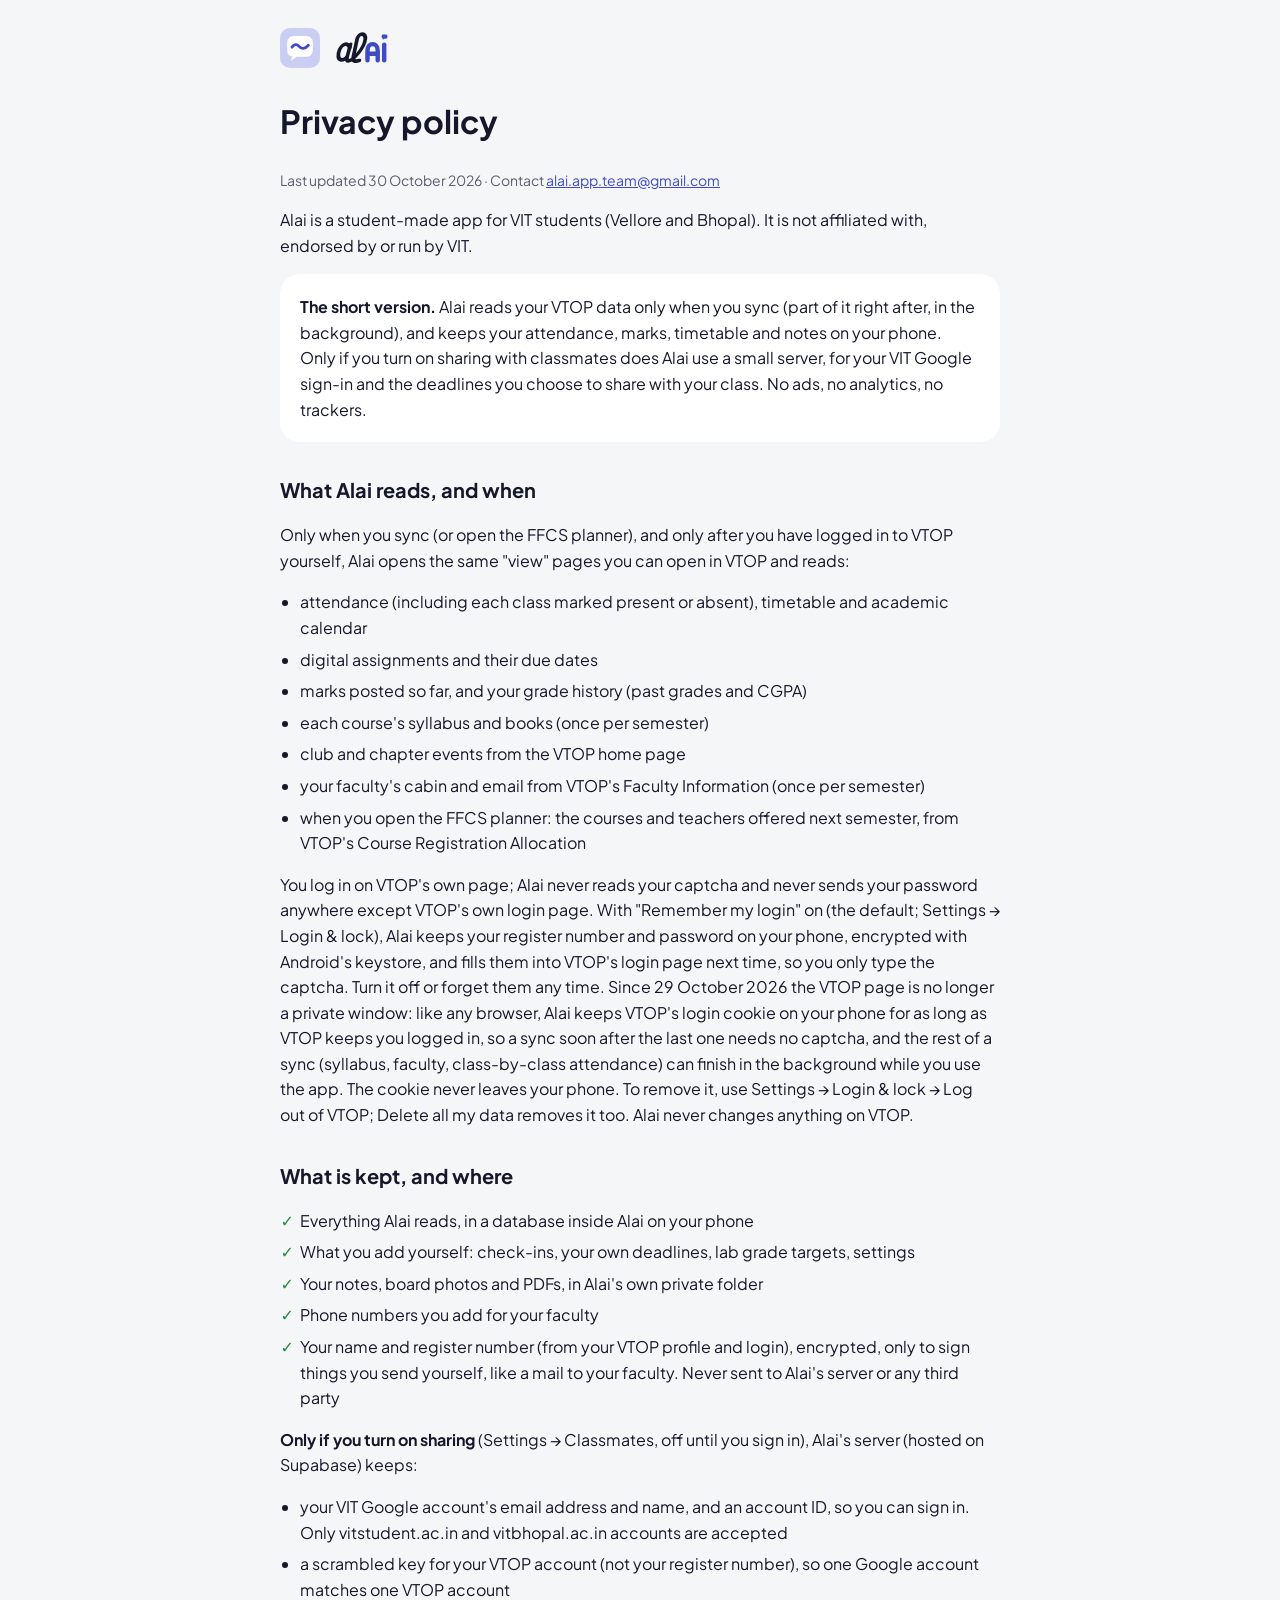
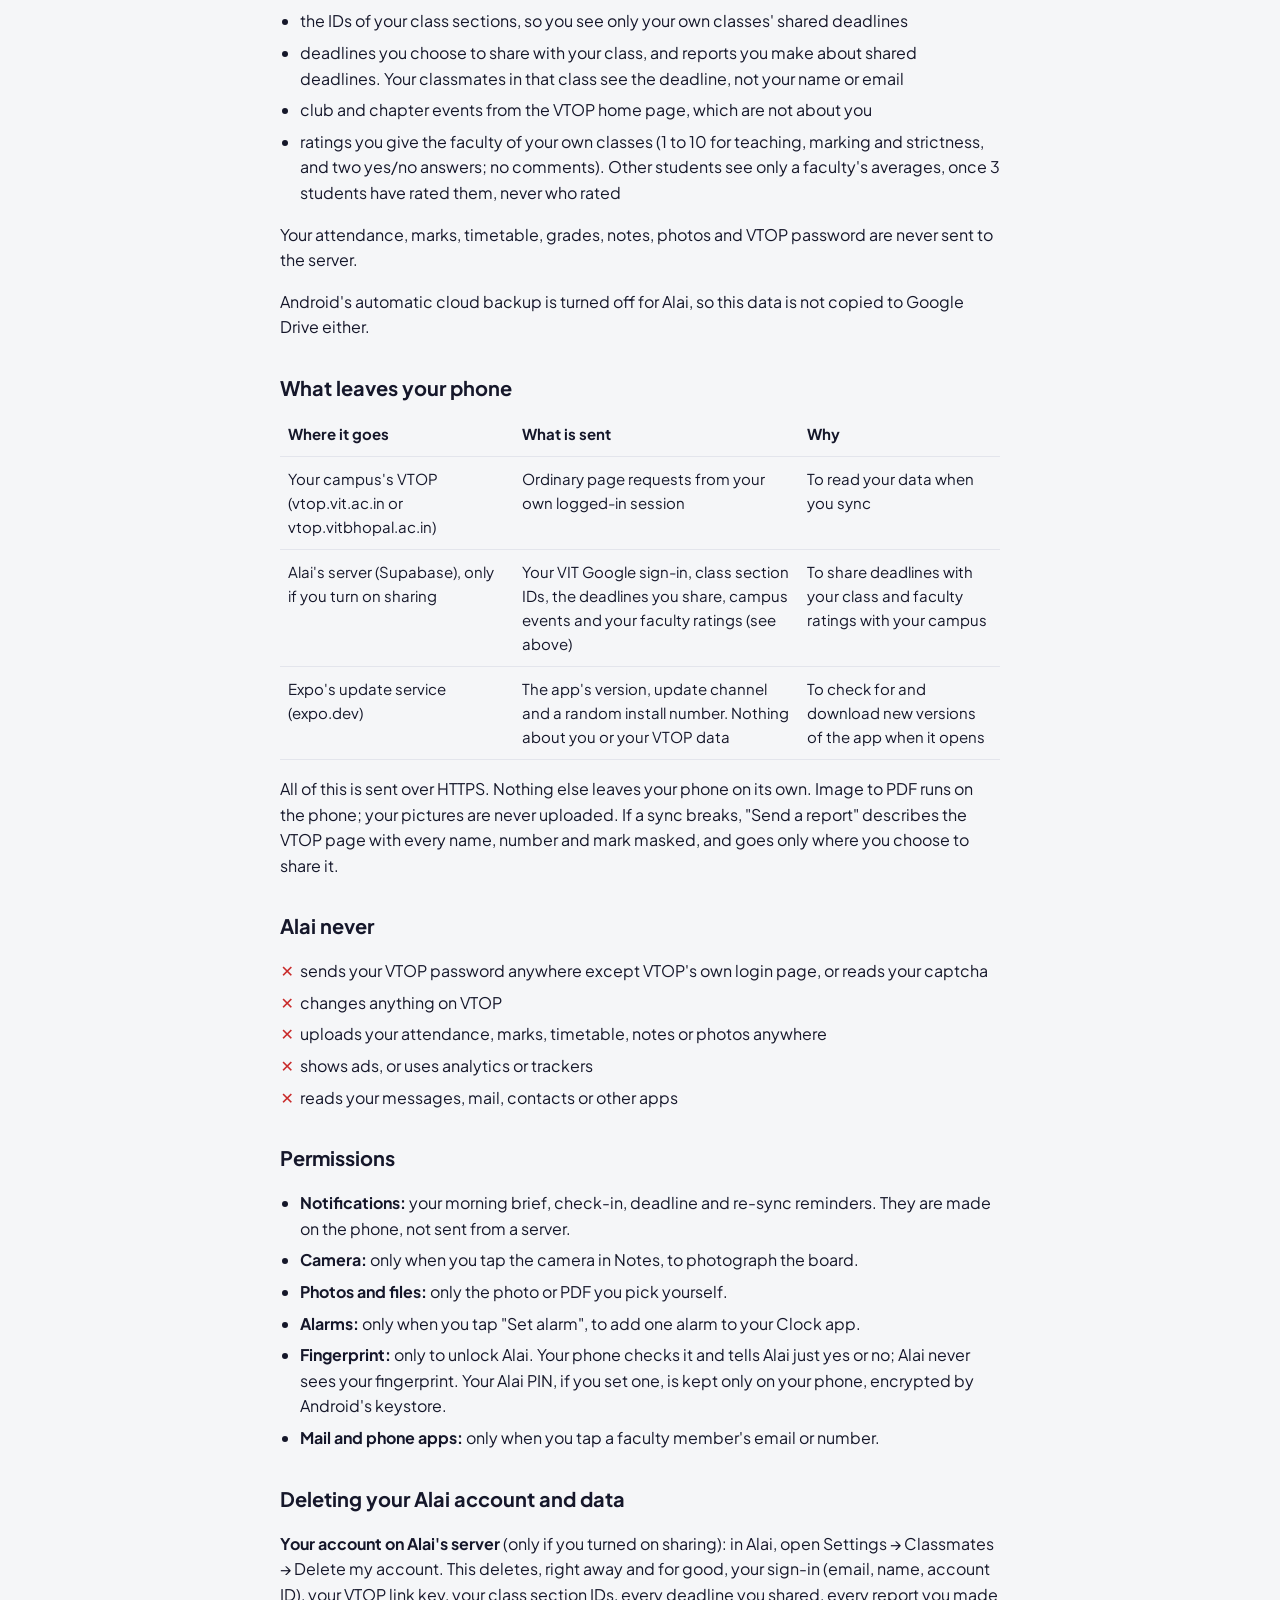
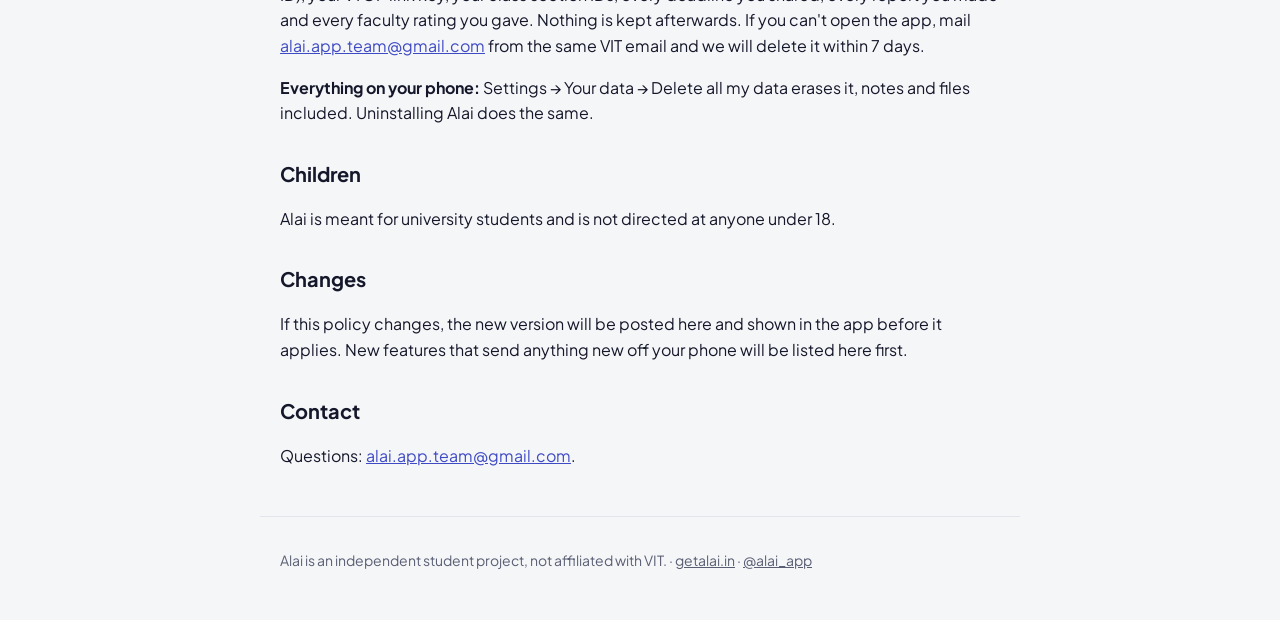
==== commit 3eb56703: "Privacy: faculty ratings (only if sharing is on; averages after 3, anonymous) Co-Authored-By: Claude" ====
--- a/privacy/index.html
+++ b/privacy/index.html
@@ -20,7 +20,7 @@
 
 <main class="doc">
   <h1>Privacy policy</h1>
-  <p class="meta">Last updated 29 October 2026 · Contact <a href="mailto:alai.app.team@gmail.com">alai.app.team@gmail.com</a></p>
+  <p class="meta">Last updated 30 October 2026 · Contact <a href="mailto:alai.app.team@gmail.com">alai.app.team@gmail.com</a></p>
   <p>Alai is a student-made app for VIT students (Vellore and Bhopal). It is not affiliated with, endorsed by or run by VIT.</p>
 
   <div class="card">
@@ -55,6 +55,7 @@
     <li>the IDs of your class sections, so you see only your own classes' shared deadlines</li>
     <li>deadlines you choose to share with your class, and reports you make about shared deadlines. Your classmates in that class see the deadline, not your name or email</li>
     <li>club and chapter events from the VTOP home page, which are not about you</li>
+    <li>ratings you give the faculty of your own classes (1 to 10 for teaching, marking and strictness, and two yes/no answers; no comments). Other students see only a faculty's averages, once 3 students have rated them, never who rated</li>
   </ul>
   <p>Your attendance, marks, timetable, grades, notes, photos and VTOP password are never sent to the server.</p>
   <p>Android's automatic cloud backup is turned off for Alai, so this data is not copied to Google Drive either.</p>
@@ -64,7 +65,7 @@
     <table>
       <tr><th>Where it goes</th><th>What is sent</th><th>Why</th></tr>
       <tr><td>Your campus's VTOP (vtop.vit.ac.in or vtop.vitbhopal.ac.in)</td><td>Ordinary page requests from your own logged-in session</td><td>To read your data when you sync</td></tr>
-      <tr><td>Alai's server (Supabase), only if you turn on sharing</td><td>Your VIT Google sign-in, class section IDs, the deadlines you share and campus events (see above)</td><td>To share deadlines with your class</td></tr>
+      <tr><td>Alai's server (Supabase), only if you turn on sharing</td><td>Your VIT Google sign-in, class section IDs, the deadlines you share, campus events and your faculty ratings (see above)</td><td>To share deadlines with your class and faculty ratings with your campus</td></tr>
       <tr><td>Expo's update service (expo.dev)</td><td>The app's version, update channel and a random install number. Nothing about you or your VTOP data</td><td>To check for and download new versions of the app when it opens</td></tr>
     </table>
   </div>
@@ -90,7 +91,7 @@
   </ul>
 
   <h2 id="delete">Deleting your Alai account and data</h2>
-  <p><strong>Your account on Alai's server</strong> (only if you turned on sharing): in Alai, open Settings → Classmates → Delete my account. This deletes, right away and for good, your sign-in (email, name, account ID), your VTOP link key, your class section IDs, every deadline you shared and every report you made. Nothing is kept afterwards. If you can't open the app, mail <a href="mailto:alai.app.team@gmail.com">alai.app.team@gmail.com</a> from the same VIT email and we will delete it within 7 days.</p>
+  <p><strong>Your account on Alai's server</strong> (only if you turned on sharing): in Alai, open Settings → Classmates → Delete my account. This deletes, right away and for good, your sign-in (email, name, account ID), your VTOP link key, your class section IDs, every deadline you shared, every report you made and every faculty rating you gave. Nothing is kept afterwards. If you can't open the app, mail <a href="mailto:alai.app.team@gmail.com">alai.app.team@gmail.com</a> from the same VIT email and we will delete it within 7 days.</p>
   <p><strong>Everything on your phone:</strong> Settings → Your data → Delete all my data erases it, notes and files included. Uninstalling Alai does the same.</p>
 
   <h2>Children</h2>
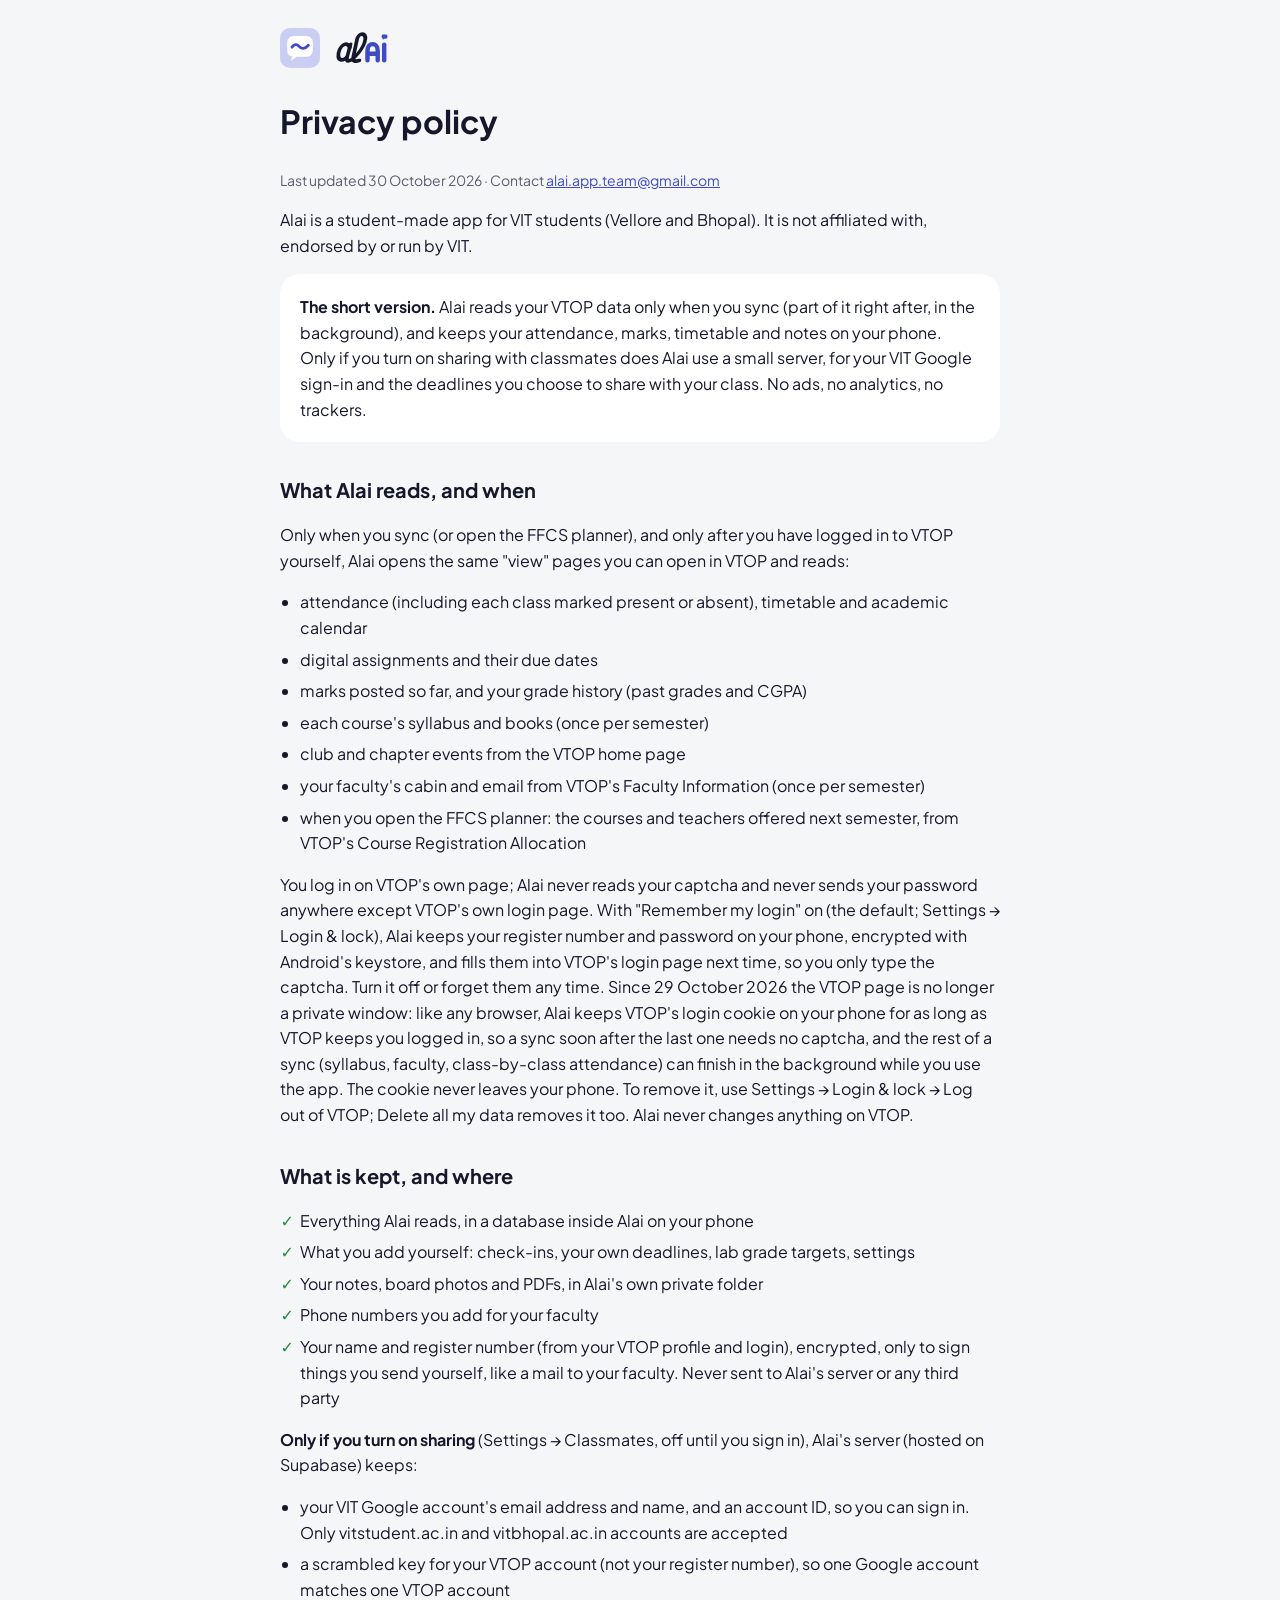
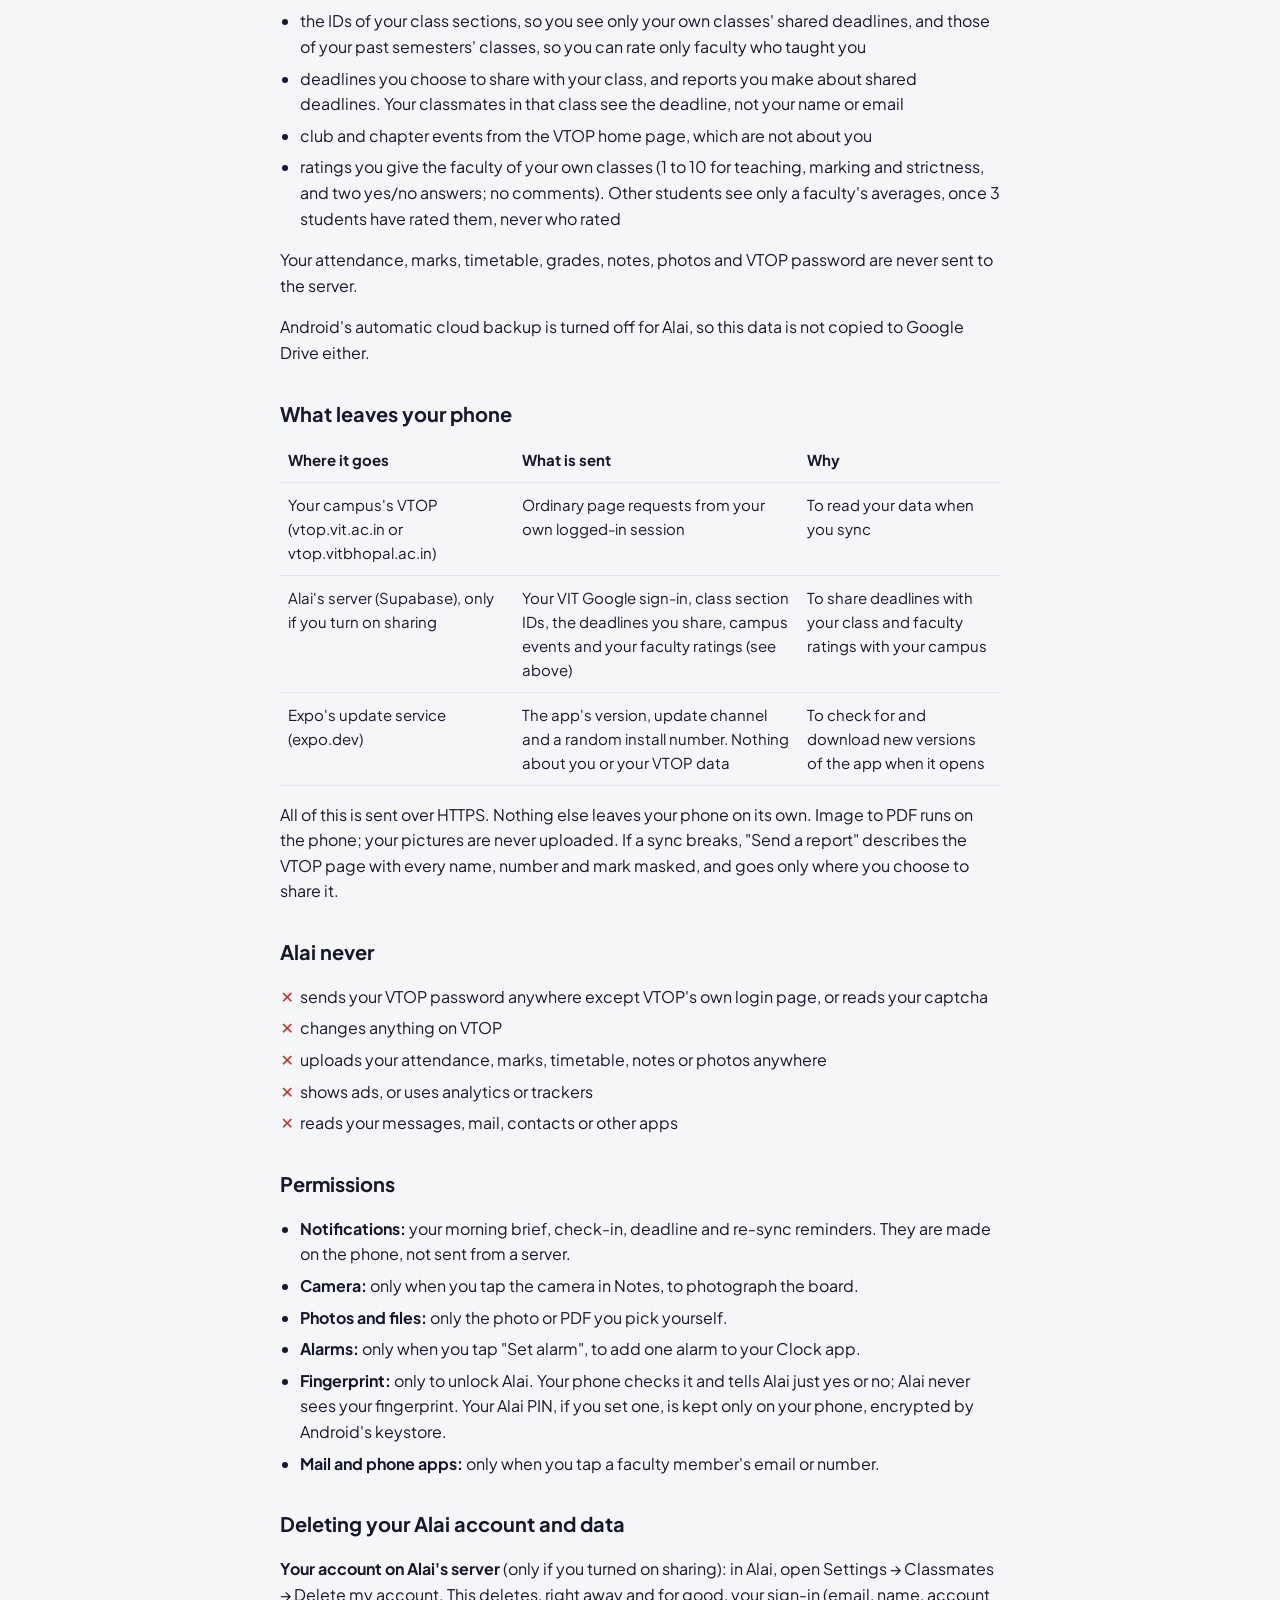
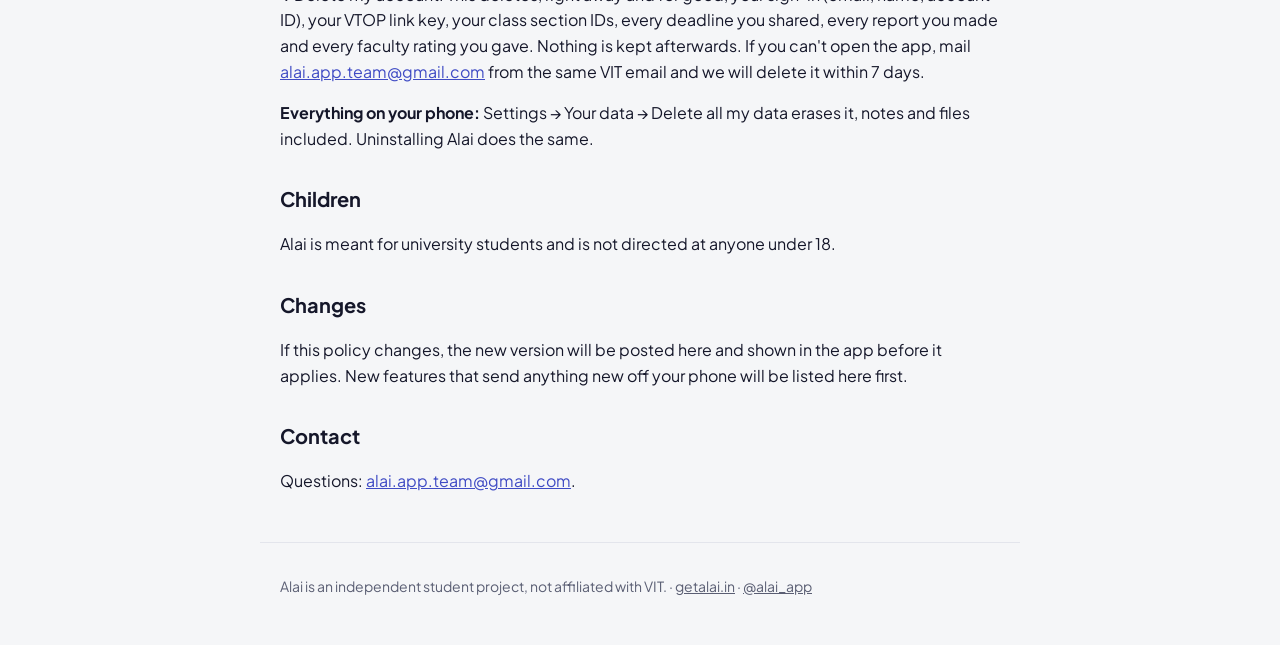
==== commit 9300fa72: "Privacy: past class IDs, only to rate faculty who taught you Co-Authored-By: Claude Opus 5.5 <norepl" ====
--- a/privacy/index.html
+++ b/privacy/index.html
@@ -52,7 +52,7 @@
   <ul>
     <li>your VIT Google account's email address and name, and an account ID, so you can sign in. Only vitstudent.ac.in and vitbhopal.ac.in accounts are accepted</li>
     <li>a scrambled key for your VTOP account (not your register number), so one Google account matches one VTOP account</li>
-    <li>the IDs of your class sections, so you see only your own classes' shared deadlines</li>
+    <li>the IDs of your class sections, so you see only your own classes' shared deadlines, and those of your past semesters' classes, so you can rate only faculty who taught you</li>
     <li>deadlines you choose to share with your class, and reports you make about shared deadlines. Your classmates in that class see the deadline, not your name or email</li>
     <li>club and chapter events from the VTOP home page, which are not about you</li>
     <li>ratings you give the faculty of your own classes (1 to 10 for teaching, marking and strictness, and two yes/no answers; no comments). Other students see only a faculty's averages, once 3 students have rated them, never who rated</li>
